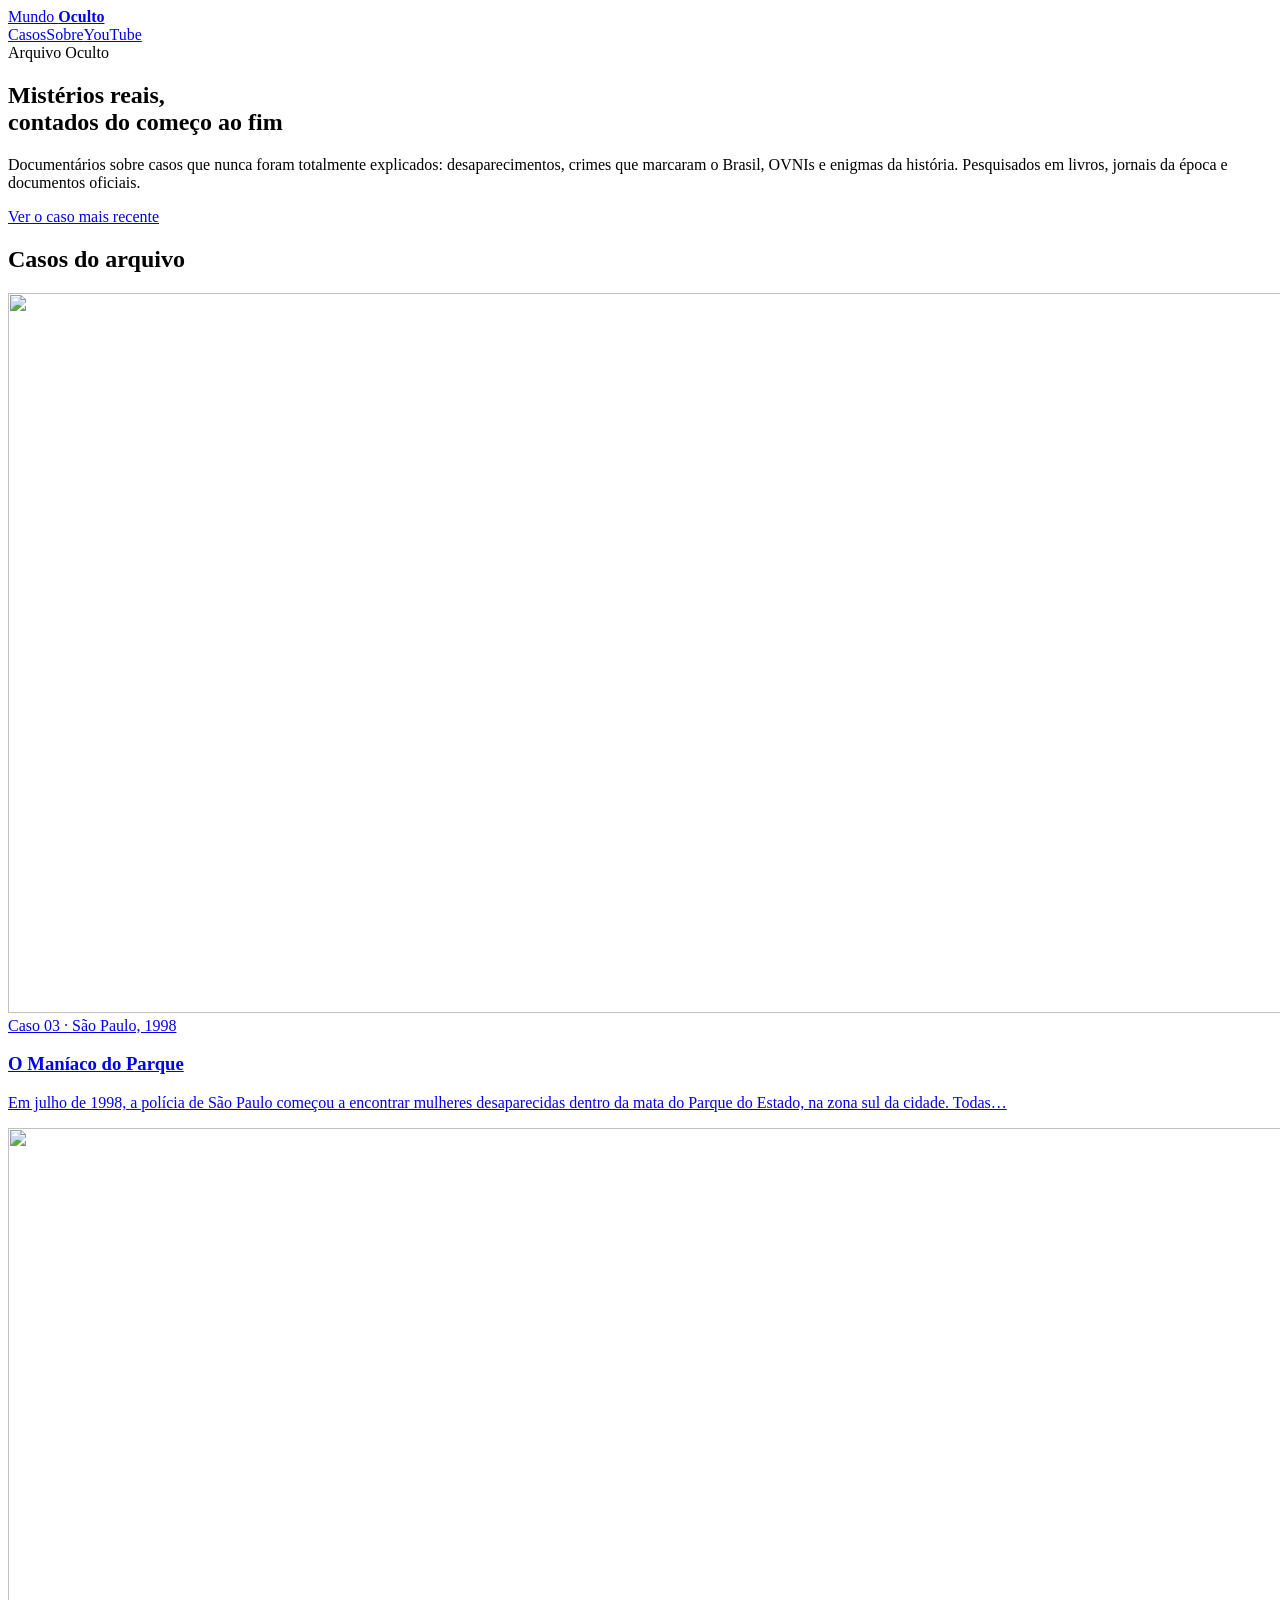
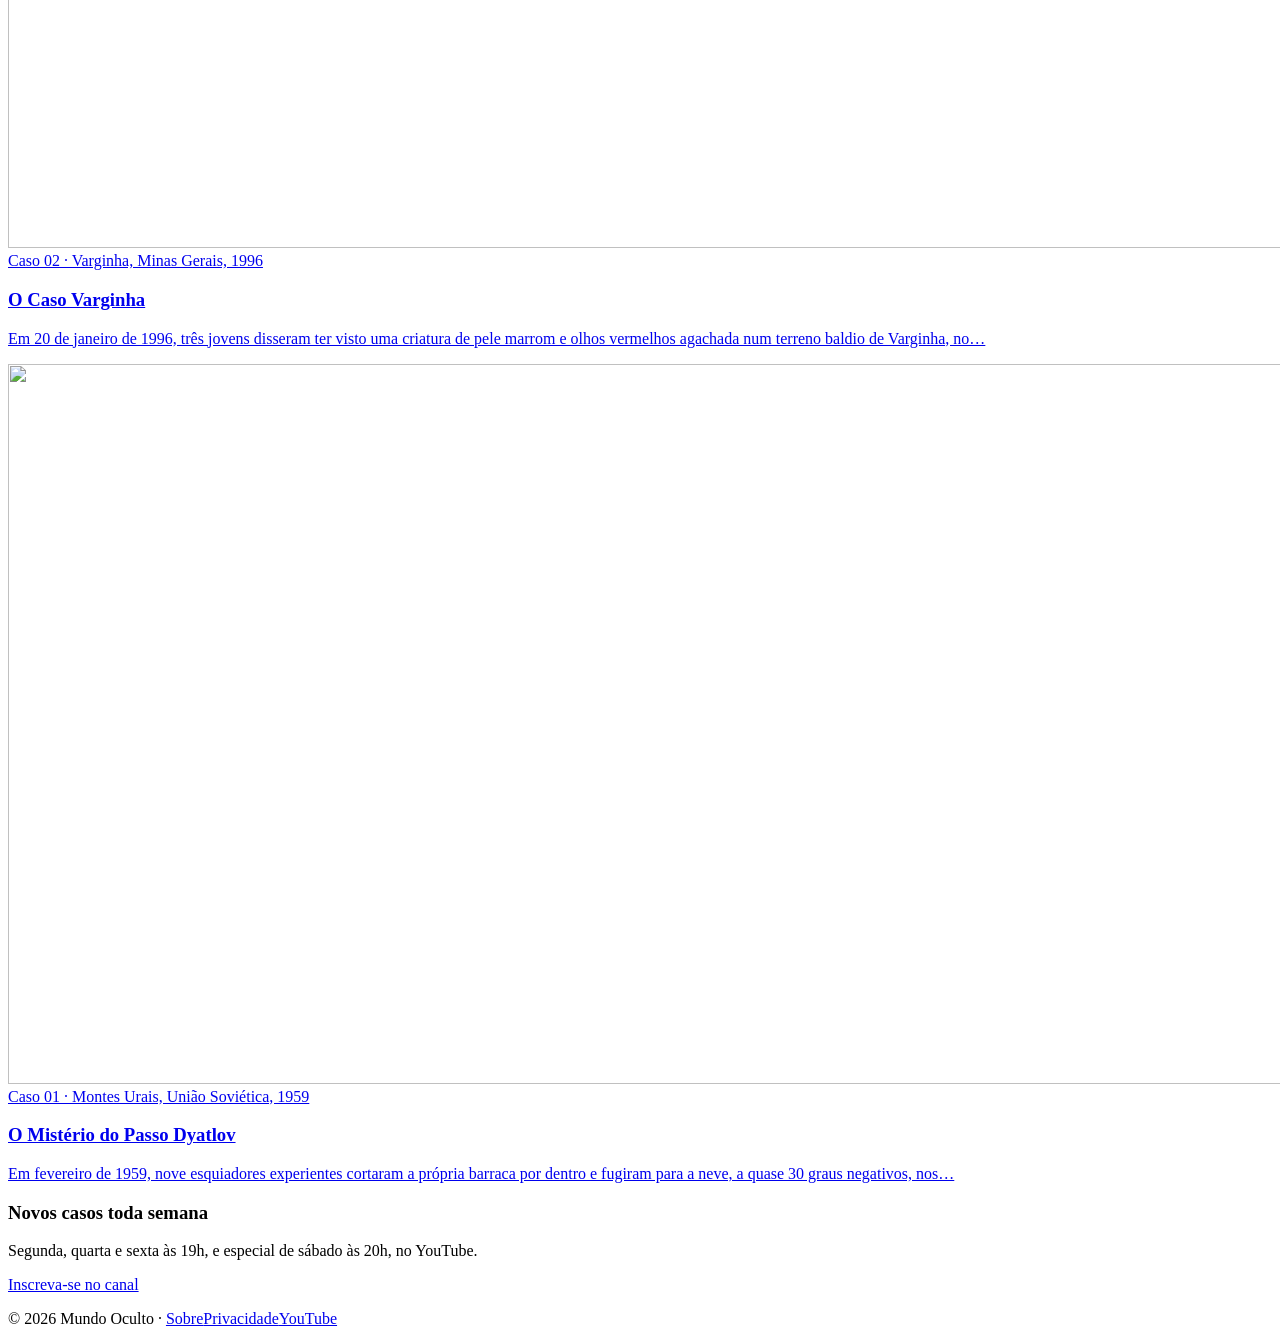
==== index.html @ fec5e196 "Site Mundo Oculto: casos Dyatlov, Varginha e Maníaco do Parque Co-Authored-By: Claude Opus 5.5 <nore" ====
<!doctype html><html lang="pt-BR"><head><meta charset="utf-8">
<meta name="viewport" content="width=device-width,initial-scale=1">
<title>Mundo Oculto: mistérios reais, contados do começo ao fim</title><meta name="description" content="Documentários sobre mistérios reais do Brasil e do mundo: casos sem solução, crimes que marcaram época, OVNIs e enigmas da história.">
<link rel="canonical" href="https://agenciabooting-web.github.io/mundooculto/"><meta property="og:type" content="article"><meta property="og:site_name" content="Mundo Oculto">
<meta property="og:title" content="Mundo Oculto: mistérios reais, contados do começo ao fim"><meta property="og:description" content="Documentários sobre mistérios reais do Brasil e do mundo: casos sem solução, crimes que marcaram época, OVNIs e enigmas da história."><meta property="og:url" content="https://agenciabooting-web.github.io/mundooculto/"><meta property="og:image" content="https://agenciabooting-web.github.io/mundooculto/img/passo-dyatlov/capa.jpg">
<meta name="twitter:card" content="summary_large_image"><meta name="theme-color" content="#0b0b0f">
<link rel="icon" href="/mundooculto/favicon.svg" type="image/svg+xml">
<link rel="preconnect" href="https://fonts.googleapis.com"><link rel="preconnect" href="https://fonts.gstatic.com" crossorigin>
<link href="https://fonts.googleapis.com/css2?family=Oswald:wght@500;600&family=Source+Serif+4:opsz,wght@8..60,400;8..60,600&display=swap" rel="stylesheet">
<link rel="stylesheet" href="/mundooculto/estilo.css"></head><body>
<header class="top"><div class="in"><a class="logo" href="/mundooculto/">Mundo <b>Oculto</b></a>
<nav><a href="/mundooculto/#casos">Casos</a><a href="/mundooculto/sobre/">Sobre</a><a href="https://www.youtube.com/@mundoocultoecurioso?sub_confirmation=1" rel="noopener">YouTube</a></nav></div></header>
<section class="hero" style="background-image:url(/mundooculto/img/passo-dyatlov/barraca1959.webp)"><div class="larga">
<span class="selo">Arquivo Oculto</span><h1>Mistérios reais,<br>contados do começo ao fim</h1>
<p>Documentários sobre casos que nunca foram totalmente explicados: desaparecimentos, crimes que marcaram o Brasil, OVNIs e enigmas da história. Pesquisados em livros, jornais da época e documentos oficiais.</p>
<p><a class="btn" href="/mundooculto/casos/passo-dyatlov/">Ver o caso mais recente</a></p></div></section>
<main class="larga" id="casos"><h2>Casos do arquivo</h2><div class="grid"><a class="card" href="/mundooculto/casos/maniaco-do-parque/"><img src="/mundooculto/img/maniaco-do-parque/capa.jpg" alt="" loading="lazy" width="1280" height="720"><div class="tx"><span class="meta">Caso 03 · São Paulo, 1998</span><h3>O Maníaco do Parque</h3><p>Em julho de 1998, a polícia de São Paulo começou a encontrar mulheres desaparecidas dentro da mata do Parque do Estado, na zona sul da cidade. Todas…</p></div></a><a class="card" href="/mundooculto/casos/et-de-varginha/"><img src="/mundooculto/img/et-de-varginha/capa.jpg" alt="" loading="lazy" width="1280" height="720"><div class="tx"><span class="meta">Caso 02 · Varginha, Minas Gerais, 1996</span><h3>O Caso Varginha</h3><p>Em 20 de janeiro de 1996, três jovens disseram ter visto uma criatura de pele marrom e olhos vermelhos agachada num terreno baldio de Varginha, no…</p></div></a><a class="card" href="/mundooculto/casos/passo-dyatlov/"><img src="/mundooculto/img/passo-dyatlov/capa.jpg" alt="" loading="lazy" width="1280" height="720"><div class="tx"><span class="meta">Caso 01 · Montes Urais, União Soviética, 1959</span><h3>O Mistério do Passo Dyatlov</h3><p>Em fevereiro de 1959, nove esquiadores experientes cortaram a própria barraca por dentro e fugiram para a neve, a quase 30 graus negativos, nos…</p></div></a></div>
<div class="box" style="max-width:var(--max)"><h3>Novos casos toda semana</h3><p>Segunda, quarta e sexta às 19h, e especial de sábado às 20h, no YouTube.</p>
<p><a class="btn" href="https://www.youtube.com/@mundoocultoecurioso?sub_confirmation=1" rel="noopener">Inscreva-se no canal</a></p></div></main>
<footer>© 2026 Mundo Oculto · <a href="/mundooculto/sobre/">Sobre</a><a href="/mundooculto/privacidade/">Privacidade</a><a href="https://www.youtube.com/@mundoocultoecurioso">YouTube</a></footer>
<script>document.querySelectorAll('.video[data-id]').forEach(function(v){v.addEventListener('click',function(){
var f=document.createElement('iframe');f.src='https://www.youtube-nocookie.com/embed/'+v.dataset.id+'?autoplay=1&rel=0';
f.allow='accelerometer; autoplay; encrypted-media; gyroscope; picture-in-picture';f.allowFullscreen=true;f.title=v.dataset.t||'Vídeo';
v.innerHTML='';v.appendChild(f);},{once:true});});</script></body></html>
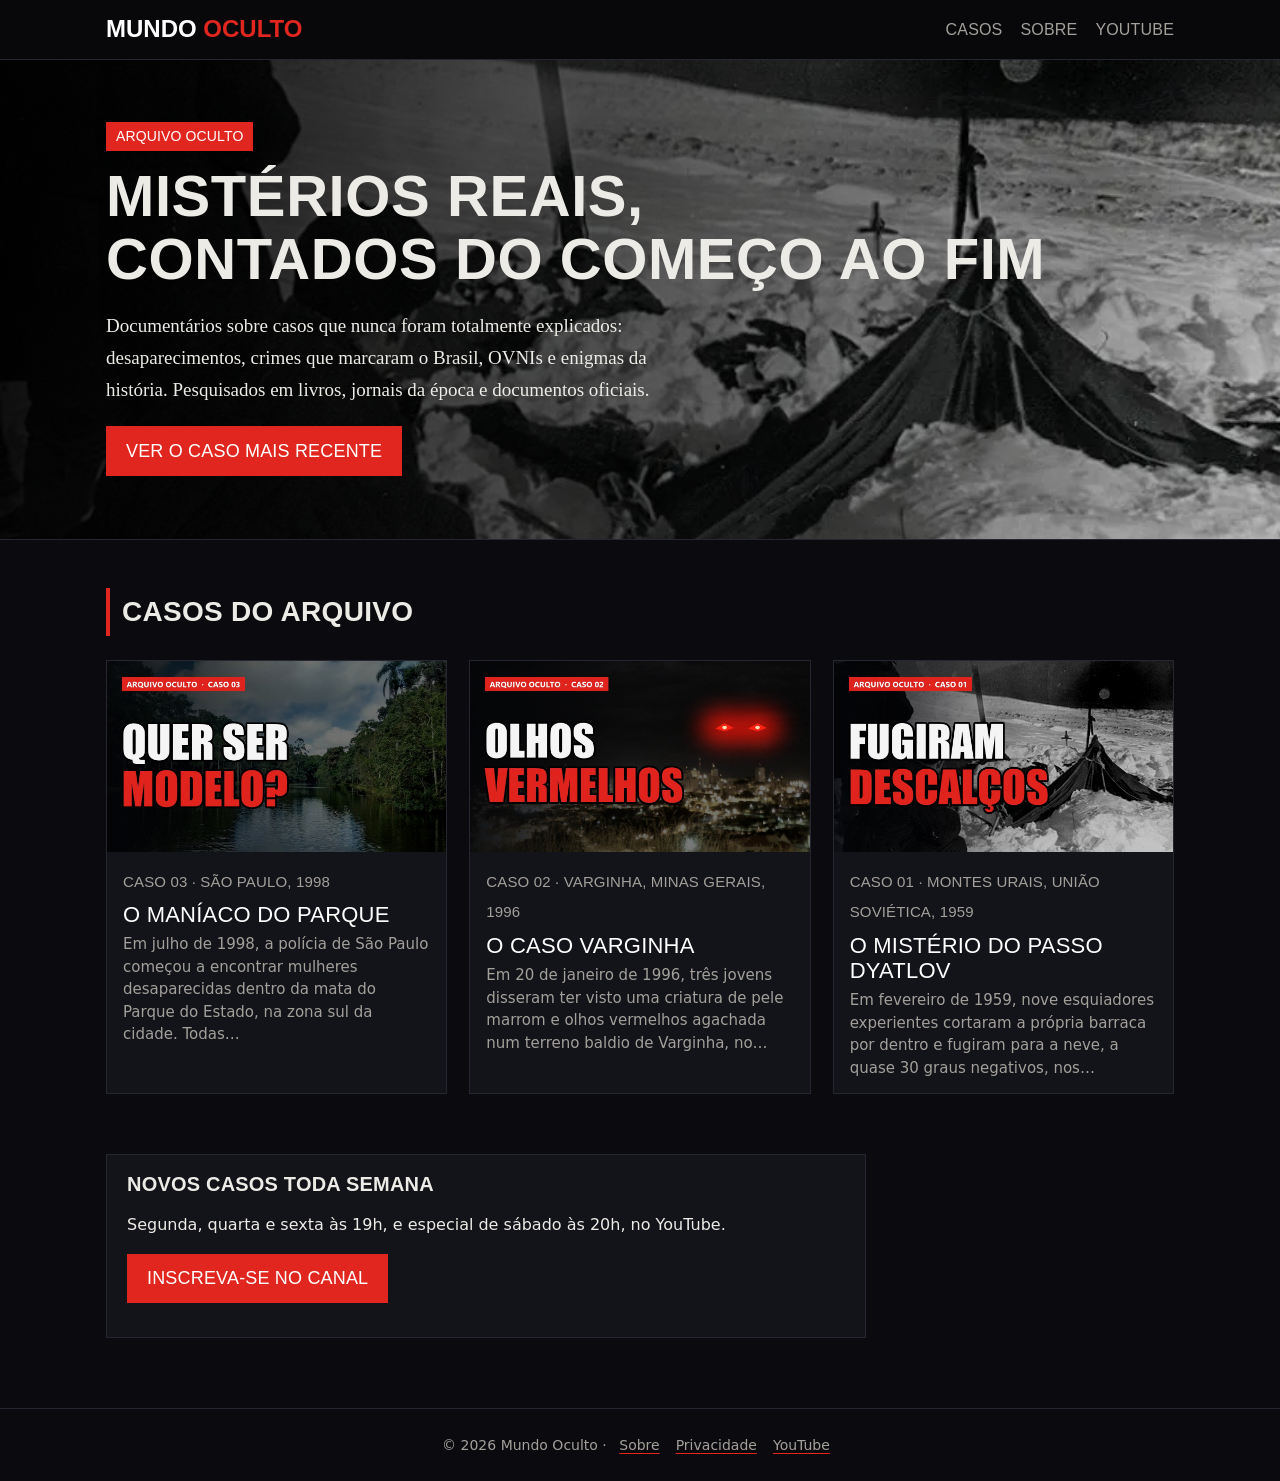
==== commit c8501440: "Atualiza site (2026-11-17 18:50)" ====
--- a/index.html
+++ b/index.html
@@ -1,23 +1,23 @@
 <!doctype html><html lang="pt-BR"><head><meta charset="utf-8">
 <meta name="viewport" content="width=device-width,initial-scale=1">
 <title>Mundo Oculto: mistérios reais, contados do começo ao fim</title><meta name="description" content="Documentários sobre mistérios reais do Brasil e do mundo: casos sem solução, crimes que marcaram época, OVNIs e enigmas da história.">
-<link rel="canonical" href="https://agenciabooting-web.github.io/mundooculto/"><meta property="og:type" content="article"><meta property="og:site_name" content="Mundo Oculto">
-<meta property="og:title" content="Mundo Oculto: mistérios reais, contados do começo ao fim"><meta property="og:description" content="Documentários sobre mistérios reais do Brasil e do mundo: casos sem solução, crimes que marcaram época, OVNIs e enigmas da história."><meta property="og:url" content="https://agenciabooting-web.github.io/mundooculto/"><meta property="og:image" content="https://agenciabooting-web.github.io/mundooculto/img/passo-dyatlov/capa.jpg">
+<link rel="canonical" href="https://mundooculto.github.io/"><meta property="og:type" content="article"><meta property="og:site_name" content="Mundo Oculto">
+<meta property="og:title" content="Mundo Oculto: mistérios reais, contados do começo ao fim"><meta property="og:description" content="Documentários sobre mistérios reais do Brasil e do mundo: casos sem solução, crimes que marcaram época, OVNIs e enigmas da história."><meta property="og:url" content="https://mundooculto.github.io/"><meta property="og:image" content="https://mundooculto.github.io/img/passo-dyatlov/capa.jpg">
 <meta name="twitter:card" content="summary_large_image"><meta name="theme-color" content="#0b0b0f">
-<link rel="icon" href="/mundooculto/favicon.svg" type="image/svg+xml">
+<link rel="icon" href="/favicon.svg" type="image/svg+xml">
 <link rel="preconnect" href="https://fonts.googleapis.com"><link rel="preconnect" href="https://fonts.gstatic.com" crossorigin>
 <link href="https://fonts.googleapis.com/css2?family=Oswald:wght@500;600&family=Source+Serif+4:opsz,wght@8..60,400;8..60,600&display=swap" rel="stylesheet">
-<link rel="stylesheet" href="/mundooculto/estilo.css"></head><body>
-<header class="top"><div class="in"><a class="logo" href="/mundooculto/">Mundo <b>Oculto</b></a>
-<nav><a href="/mundooculto/#casos">Casos</a><a href="/mundooculto/sobre/">Sobre</a><a href="https://www.youtube.com/@mundoocultoecurioso?sub_confirmation=1" rel="noopener">YouTube</a></nav></div></header>
-<section class="hero" style="background-image:url(/mundooculto/img/passo-dyatlov/barraca1959.webp)"><div class="larga">
+<link rel="stylesheet" href="/estilo.css"></head><body>
+<header class="top"><div class="in"><a class="logo" href="/">Mundo <b>Oculto</b></a>
+<nav><a href="/#casos">Casos</a><a href="/sobre/">Sobre</a><a href="https://www.youtube.com/@mundoocultoecurioso?sub_confirmation=1" rel="noopener">YouTube</a></nav></div></header>
+<section class="hero" style="background-image:url(/img/passo-dyatlov/barraca1959.webp)"><div class="larga">
 <span class="selo">Arquivo Oculto</span><h1>Mistérios reais,<br>contados do começo ao fim</h1>
 <p>Documentários sobre casos que nunca foram totalmente explicados: desaparecimentos, crimes que marcaram o Brasil, OVNIs e enigmas da história. Pesquisados em livros, jornais da época e documentos oficiais.</p>
-<p><a class="btn" href="/mundooculto/casos/passo-dyatlov/">Ver o caso mais recente</a></p></div></section>
-<main class="larga" id="casos"><h2>Casos do arquivo</h2><div class="grid"><a class="card" href="/mundooculto/casos/maniaco-do-parque/"><img src="/mundooculto/img/maniaco-do-parque/capa.jpg" alt="" loading="lazy" width="1280" height="720"><div class="tx"><span class="meta">Caso 03 · São Paulo, 1998</span><h3>O Maníaco do Parque</h3><p>Em julho de 1998, a polícia de São Paulo começou a encontrar mulheres desaparecidas dentro da mata do Parque do Estado, na zona sul da cidade. Todas…</p></div></a><a class="card" href="/mundooculto/casos/et-de-varginha/"><img src="/mundooculto/img/et-de-varginha/capa.jpg" alt="" loading="lazy" width="1280" height="720"><div class="tx"><span class="meta">Caso 02 · Varginha, Minas Gerais, 1996</span><h3>O Caso Varginha</h3><p>Em 20 de janeiro de 1996, três jovens disseram ter visto uma criatura de pele marrom e olhos vermelhos agachada num terreno baldio de Varginha, no…</p></div></a><a class="card" href="/mundooculto/casos/passo-dyatlov/"><img src="/mundooculto/img/passo-dyatlov/capa.jpg" alt="" loading="lazy" width="1280" height="720"><div class="tx"><span class="meta">Caso 01 · Montes Urais, União Soviética, 1959</span><h3>O Mistério do Passo Dyatlov</h3><p>Em fevereiro de 1959, nove esquiadores experientes cortaram a própria barraca por dentro e fugiram para a neve, a quase 30 graus negativos, nos…</p></div></a></div>
+<p><a class="btn" href="/casos/passo-dyatlov/">Ver o caso mais recente</a></p></div></section>
+<main class="larga" id="casos"><h2>Casos do arquivo</h2><div class="grid"><a class="card" href="/casos/maniaco-do-parque/"><img src="/img/maniaco-do-parque/capa.jpg" alt="" loading="lazy" width="1280" height="720"><div class="tx"><span class="meta">Caso 03 · São Paulo, 1998</span><h3>O Maníaco do Parque</h3><p>Em julho de 1998, a polícia de São Paulo começou a encontrar mulheres desaparecidas dentro da mata do Parque do Estado, na zona sul da cidade. Todas…</p></div></a><a class="card" href="/casos/et-de-varginha/"><img src="/img/et-de-varginha/capa.jpg" alt="" loading="lazy" width="1280" height="720"><div class="tx"><span class="meta">Caso 02 · Varginha, Minas Gerais, 1996</span><h3>O Caso Varginha</h3><p>Em 20 de janeiro de 1996, três jovens disseram ter visto uma criatura de pele marrom e olhos vermelhos agachada num terreno baldio de Varginha, no…</p></div></a><a class="card" href="/casos/passo-dyatlov/"><img src="/img/passo-dyatlov/capa.jpg" alt="" loading="lazy" width="1280" height="720"><div class="tx"><span class="meta">Caso 01 · Montes Urais, União Soviética, 1959</span><h3>O Mistério do Passo Dyatlov</h3><p>Em fevereiro de 1959, nove esquiadores experientes cortaram a própria barraca por dentro e fugiram para a neve, a quase 30 graus negativos, nos…</p></div></a></div>
 <div class="box" style="max-width:var(--max)"><h3>Novos casos toda semana</h3><p>Segunda, quarta e sexta às 19h, e especial de sábado às 20h, no YouTube.</p>
 <p><a class="btn" href="https://www.youtube.com/@mundoocultoecurioso?sub_confirmation=1" rel="noopener">Inscreva-se no canal</a></p></div></main>
-<footer>© 2026 Mundo Oculto · <a href="/mundooculto/sobre/">Sobre</a><a href="/mundooculto/privacidade/">Privacidade</a><a href="https://www.youtube.com/@mundoocultoecurioso">YouTube</a></footer>
+<footer>© 2026 Mundo Oculto · <a href="/sobre/">Sobre</a><a href="/privacidade/">Privacidade</a><a href="https://www.youtube.com/@mundoocultoecurioso">YouTube</a></footer>
 <script>document.querySelectorAll('.video[data-id]').forEach(function(v){v.addEventListener('click',function(){
 var f=document.createElement('iframe');f.src='https://www.youtube-nocookie.com/embed/'+v.dataset.id+'?autoplay=1&rel=0';
 f.allow='accelerometer; autoplay; encrypted-media; gyroscope; picture-in-picture';f.allowFullscreen=true;f.title=v.dataset.t||'Vídeo';
--- a/estilo.css
+++ b/estilo.css
@@ -0,0 +1,38 @@
+:root{--bg:#0b0b0f;--bg2:#13131a;--fg:#ecebe6;--mut:#a3a09a;--red:#e0261f;--line:#262630;--max:760px}
+*{box-sizing:border-box}html{-webkit-text-size-adjust:100%}
+body{margin:0;background:var(--bg);color:var(--fg);font:18px/1.7 "Source Serif 4",Georgia,serif}
+a{color:#fff;text-decoration-color:var(--red);text-underline-offset:3px}
+.h,h1,h2,h3,nav,.selo,.btn,.meta,.card h3{font-family:Oswald,Impact,"Arial Narrow",sans-serif;letter-spacing:.01em}
+header.top{border-bottom:1px solid var(--line);background:#08080b}
+header.top .in{max-width:1100px;margin:0 auto;padding:14px 16px;display:flex;align-items:center;gap:20px;justify-content:space-between}
+.logo{font:600 24px Oswald,Impact,sans-serif;text-transform:uppercase;text-decoration:none;color:#fff}.logo b{color:var(--red)}
+nav a{color:var(--mut);text-decoration:none;margin-left:18px;font-size:16px;text-transform:uppercase}nav a:hover{color:#fff}
+.wrap{max-width:var(--max);margin:0 auto;padding:0 16px}.larga{max-width:1100px;margin:0 auto;padding:0 16px}
+.selo{display:inline-block;background:var(--red);color:#fff;font-size:14px;padding:3px 10px;text-transform:uppercase}
+h1{font-size:clamp(34px,6vw,58px);line-height:1.08;margin:14px 0 12px;text-transform:uppercase;font-weight:600}
+h2{font-size:28px;text-transform:uppercase;margin:48px 0 10px;font-weight:600;border-left:4px solid var(--red);padding-left:12px}
+.lead{font-size:21px;color:#d8d6cf}.meta{color:var(--mut);font-size:15px;text-transform:uppercase}
+figure{margin:28px 0}figure img{width:100%;height:auto;display:block;background:#111}
+figcaption{font:14px/1.5 system-ui,sans-serif;color:var(--mut);margin-top:8px}figcaption a{color:var(--mut)}
+.video{position:relative;aspect-ratio:16/9;background:#000 center/cover no-repeat;margin:26px 0;border:1px solid var(--line);cursor:pointer}
+.video iframe{position:absolute;inset:0;width:100%;height:100%;border:0}
+.video .play{position:absolute;left:50%;top:50%;width:84px;height:58px;margin:-29px 0 0 -42px;background:var(--red);border-radius:14px;border:0;cursor:pointer}
+.video .play:after{content:"";position:absolute;left:34px;top:17px;border-style:solid;border-width:12px 0 12px 20px;border-color:transparent transparent transparent #fff}
+.video .aviso{position:absolute;left:0;right:0;bottom:0;padding:14px 16px;background:linear-gradient(transparent,#000d);font:600 20px Oswald,sans-serif;text-transform:uppercase}
+.ficha{display:grid;grid-template-columns:repeat(3,1fr);gap:1px;background:var(--line);border:1px solid var(--line);margin:24px 0}
+.ficha div{background:var(--bg2);padding:12px 14px}.ficha span{display:block;font:13px system-ui,sans-serif;color:var(--mut);text-transform:uppercase}
+.ficha b{font:500 18px Oswald,sans-serif}
+.box{background:var(--bg2);border:1px solid var(--line);padding:18px 20px;margin:36px 0;font:16px/1.6 system-ui,sans-serif}
+.box h3{margin:0 0 8px;font:600 20px Oswald,sans-serif;text-transform:uppercase}.box li{margin:4px 0}
+.btn{display:inline-block;background:var(--red);color:#fff;text-decoration:none;padding:10px 20px;font-size:18px;text-transform:uppercase}
+.grid{display:grid;grid-template-columns:repeat(auto-fill,minmax(300px,1fr));gap:22px;margin:24px 0 60px}
+.card{background:var(--bg2);border:1px solid var(--line);text-decoration:none;display:block;transition:border-color .2s}
+.card:hover{border-color:var(--red)}.card img{width:100%;height:auto;aspect-ratio:16/9;object-fit:cover;display:block}
+.card .tx{padding:14px 16px}.card h3{margin:6px 0;font-size:22px;text-transform:uppercase;line-height:1.15;font-weight:500}
+.card p{margin:0;font:15px/1.5 system-ui,sans-serif;color:var(--mut)}
+.hero{position:relative;min-height:420px;display:flex;align-items:flex-end;background:#000 center/cover;border-bottom:1px solid var(--line)}
+.hero:before{content:"";position:absolute;inset:0;background:linear-gradient(90deg,#000e 0%,#000a 45%,#0003 100%)}
+.hero .larga{position:relative;padding-top:60px;padding-bottom:44px;width:100%}.hero p{max-width:560px;font-size:19px}
+footer{border-top:1px solid var(--line);margin-top:70px;padding:28px 16px;text-align:center;font:14px system-ui,sans-serif;color:var(--mut)}
+footer a{color:var(--mut);margin:0 8px}
+@media (max-width:600px){body{font-size:17px}.ficha{grid-template-columns:1fr}nav a{margin-left:12px;font-size:14px}.logo{font-size:20px}}
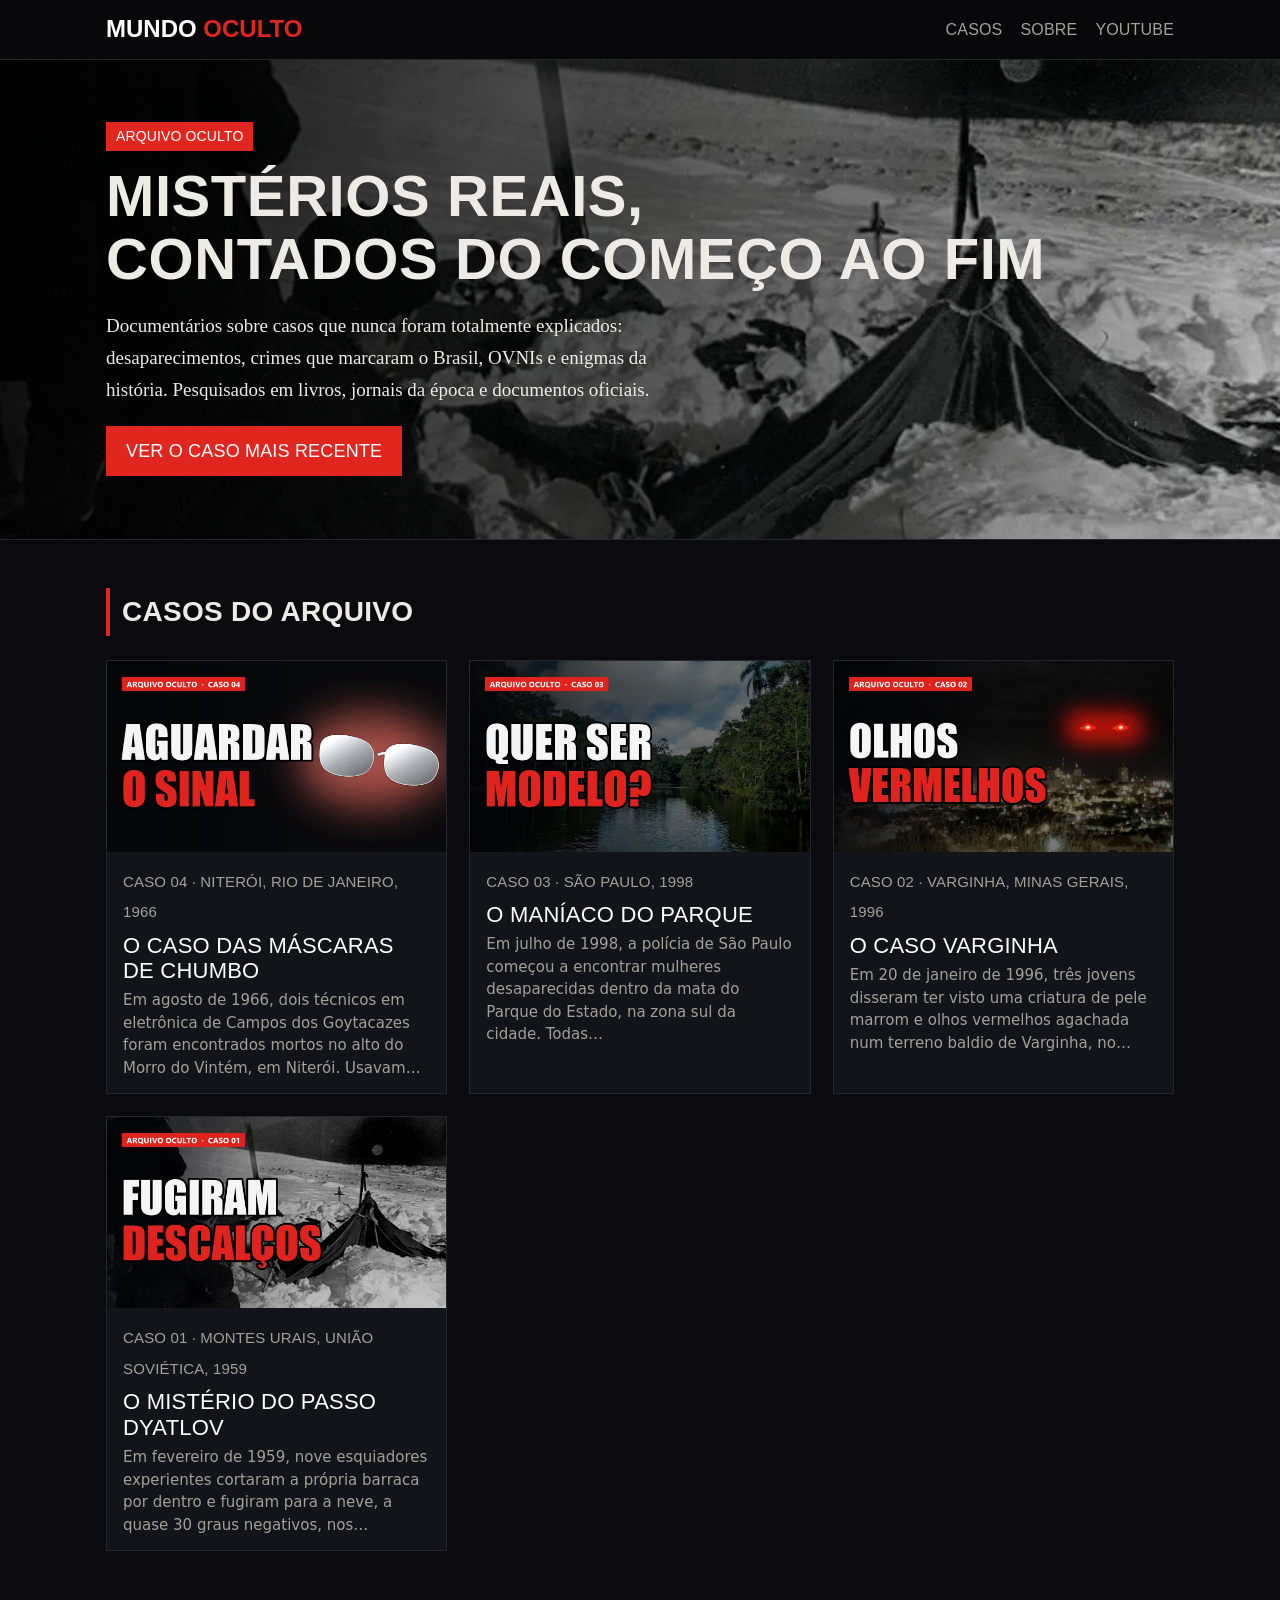
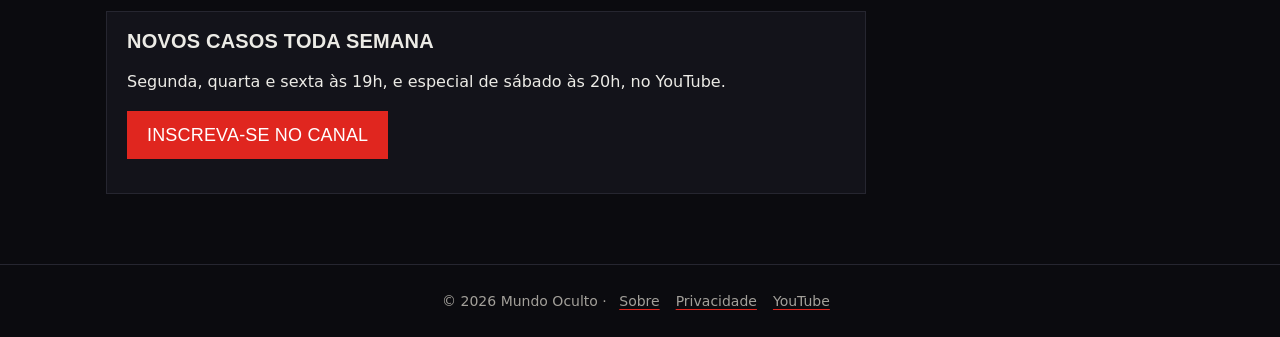
==== commit 7d546ee7: "Atualiza site (2026-11-17 19:38)" ====
--- a/index.html
+++ b/index.html
@@ -14,7 +14,7 @@
 <span class="selo">Arquivo Oculto</span><h1>Mistérios reais,<br>contados do começo ao fim</h1>
 <p>Documentários sobre casos que nunca foram totalmente explicados: desaparecimentos, crimes que marcaram o Brasil, OVNIs e enigmas da história. Pesquisados em livros, jornais da época e documentos oficiais.</p>
 <p><a class="btn" href="/casos/passo-dyatlov/">Ver o caso mais recente</a></p></div></section>
-<main class="larga" id="casos"><h2>Casos do arquivo</h2><div class="grid"><a class="card" href="/casos/maniaco-do-parque/"><img src="/img/maniaco-do-parque/capa.jpg" alt="" loading="lazy" width="1280" height="720"><div class="tx"><span class="meta">Caso 03 · São Paulo, 1998</span><h3>O Maníaco do Parque</h3><p>Em julho de 1998, a polícia de São Paulo começou a encontrar mulheres desaparecidas dentro da mata do Parque do Estado, na zona sul da cidade. Todas…</p></div></a><a class="card" href="/casos/et-de-varginha/"><img src="/img/et-de-varginha/capa.jpg" alt="" loading="lazy" width="1280" height="720"><div class="tx"><span class="meta">Caso 02 · Varginha, Minas Gerais, 1996</span><h3>O Caso Varginha</h3><p>Em 20 de janeiro de 1996, três jovens disseram ter visto uma criatura de pele marrom e olhos vermelhos agachada num terreno baldio de Varginha, no…</p></div></a><a class="card" href="/casos/passo-dyatlov/"><img src="/img/passo-dyatlov/capa.jpg" alt="" loading="lazy" width="1280" height="720"><div class="tx"><span class="meta">Caso 01 · Montes Urais, União Soviética, 1959</span><h3>O Mistério do Passo Dyatlov</h3><p>Em fevereiro de 1959, nove esquiadores experientes cortaram a própria barraca por dentro e fugiram para a neve, a quase 30 graus negativos, nos…</p></div></a></div>
+<main class="larga" id="casos"><h2>Casos do arquivo</h2><div class="grid"><a class="card" href="/casos/mascaras-de-chumbo/"><img src="/img/mascaras-de-chumbo/capa.jpg" alt="" loading="lazy" width="1280" height="720"><div class="tx"><span class="meta">Caso 04 · Niterói, Rio de Janeiro, 1966</span><h3>O Caso das Máscaras de Chumbo</h3><p>Em agosto de 1966, dois técnicos em eletrônica de Campos dos Goytacazes foram encontrados mortos no alto do Morro do Vintém, em Niterói. Usavam…</p></div></a><a class="card" href="/casos/maniaco-do-parque/"><img src="/img/maniaco-do-parque/capa.jpg" alt="" loading="lazy" width="1280" height="720"><div class="tx"><span class="meta">Caso 03 · São Paulo, 1998</span><h3>O Maníaco do Parque</h3><p>Em julho de 1998, a polícia de São Paulo começou a encontrar mulheres desaparecidas dentro da mata do Parque do Estado, na zona sul da cidade. Todas…</p></div></a><a class="card" href="/casos/et-de-varginha/"><img src="/img/et-de-varginha/capa.jpg" alt="" loading="lazy" width="1280" height="720"><div class="tx"><span class="meta">Caso 02 · Varginha, Minas Gerais, 1996</span><h3>O Caso Varginha</h3><p>Em 20 de janeiro de 1996, três jovens disseram ter visto uma criatura de pele marrom e olhos vermelhos agachada num terreno baldio de Varginha, no…</p></div></a><a class="card" href="/casos/passo-dyatlov/"><img src="/img/passo-dyatlov/capa.jpg" alt="" loading="lazy" width="1280" height="720"><div class="tx"><span class="meta">Caso 01 · Montes Urais, União Soviética, 1959</span><h3>O Mistério do Passo Dyatlov</h3><p>Em fevereiro de 1959, nove esquiadores experientes cortaram a própria barraca por dentro e fugiram para a neve, a quase 30 graus negativos, nos…</p></div></a></div>
 <div class="box" style="max-width:var(--max)"><h3>Novos casos toda semana</h3><p>Segunda, quarta e sexta às 19h, e especial de sábado às 20h, no YouTube.</p>
 <p><a class="btn" href="https://www.youtube.com/@mundoocultoecurioso?sub_confirmation=1" rel="noopener">Inscreva-se no canal</a></p></div></main>
 <footer>© 2026 Mundo Oculto · <a href="/sobre/">Sobre</a><a href="/privacidade/">Privacidade</a><a href="https://www.youtube.com/@mundoocultoecurioso">YouTube</a></footer>
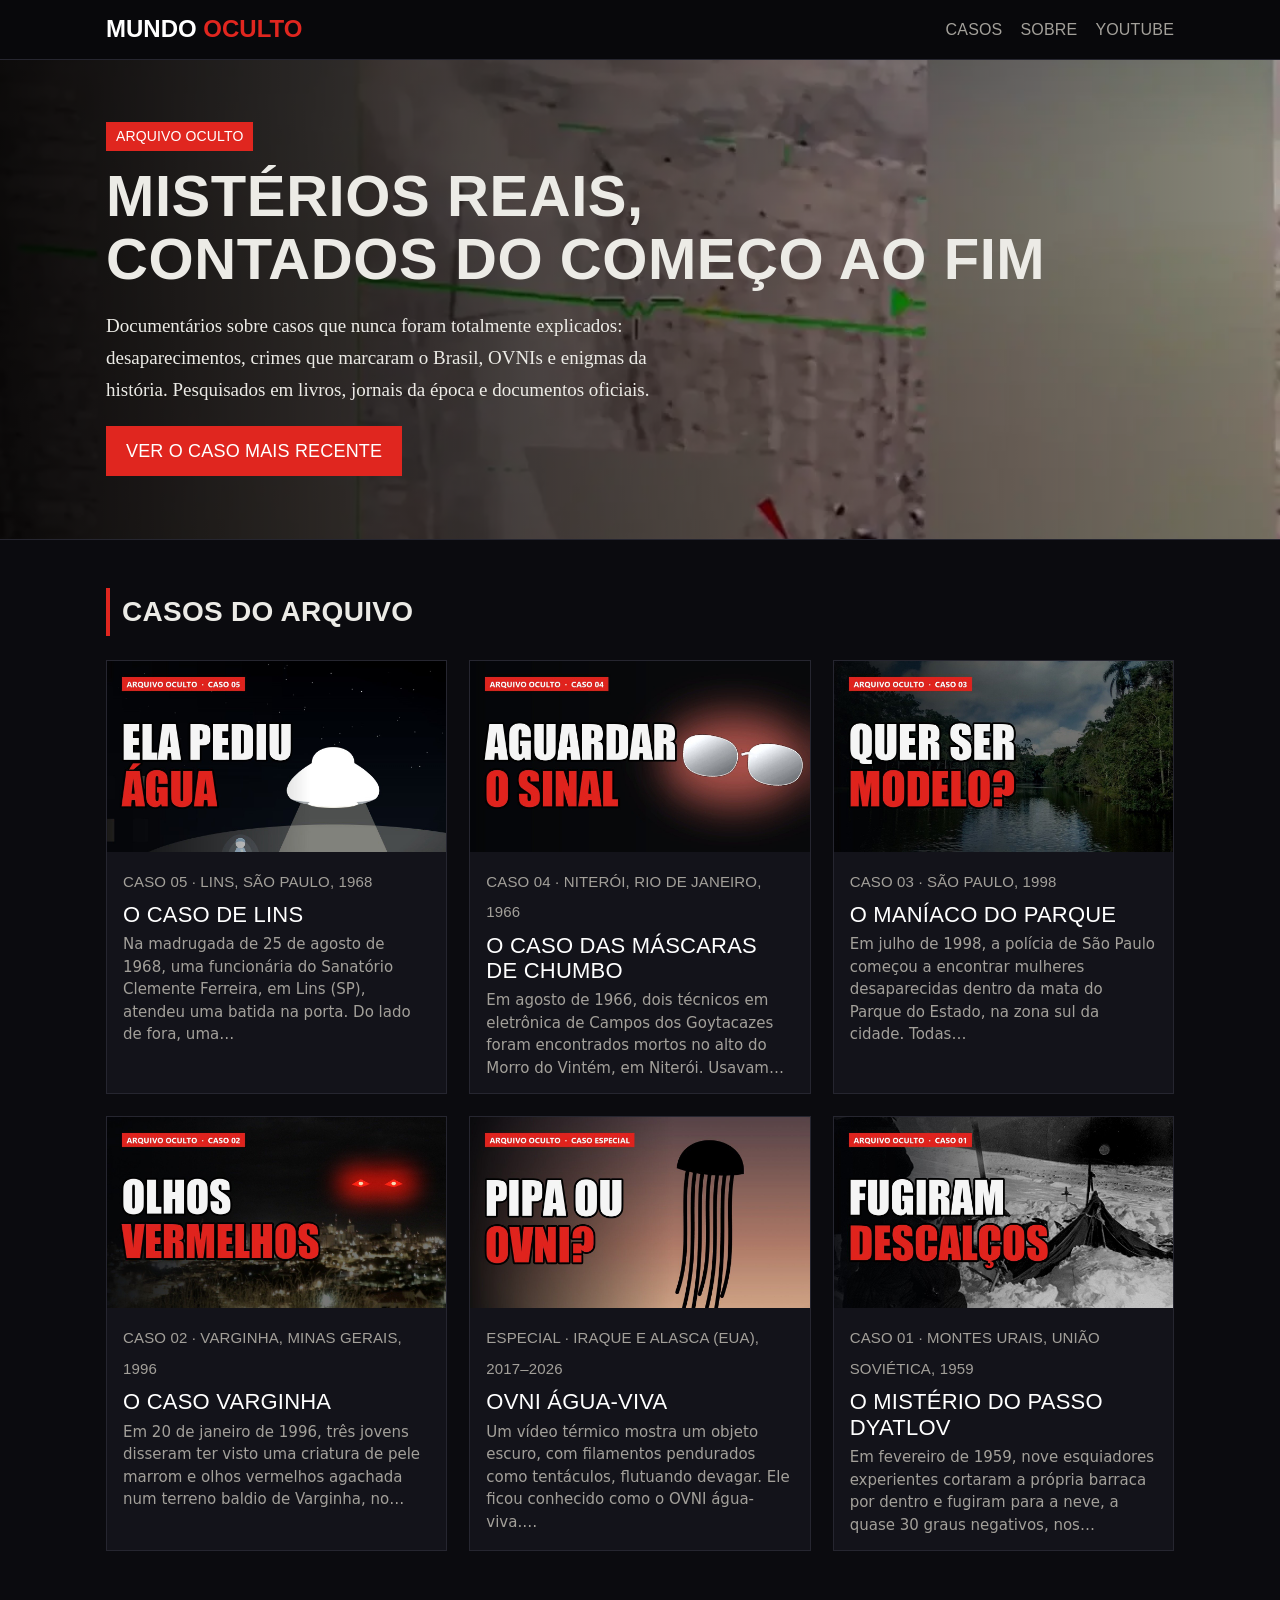
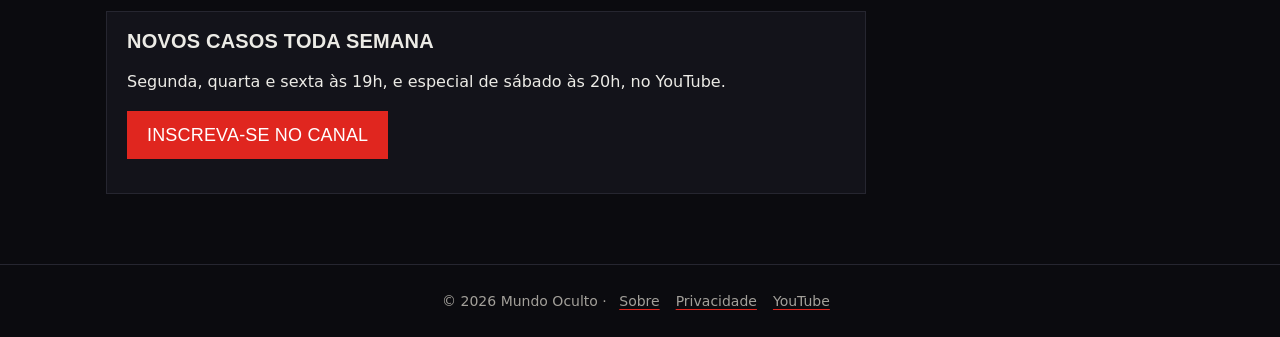
==== commit 385ed56e: "Atualiza site (2026-11-18 09:14)" ====
--- a/index.html
+++ b/index.html
@@ -2,7 +2,7 @@
 <meta name="viewport" content="width=device-width,initial-scale=1">
 <title>Mundo Oculto: mistérios reais, contados do começo ao fim</title><meta name="description" content="Documentários sobre mistérios reais do Brasil e do mundo: casos sem solução, crimes que marcaram época, OVNIs e enigmas da história.">
 <link rel="canonical" href="https://mundooculto.github.io/"><meta property="og:type" content="article"><meta property="og:site_name" content="Mundo Oculto">
-<meta property="og:title" content="Mundo Oculto: mistérios reais, contados do começo ao fim"><meta property="og:description" content="Documentários sobre mistérios reais do Brasil e do mundo: casos sem solução, crimes que marcaram época, OVNIs e enigmas da história."><meta property="og:url" content="https://mundooculto.github.io/"><meta property="og:image" content="https://mundooculto.github.io/img/passo-dyatlov/capa.jpg">
+<meta property="og:title" content="Mundo Oculto: mistérios reais, contados do começo ao fim"><meta property="og:description" content="Documentários sobre mistérios reais do Brasil e do mundo: casos sem solução, crimes que marcaram época, OVNIs e enigmas da história."><meta property="og:url" content="https://mundooculto.github.io/"><meta property="og:image" content="https://mundooculto.github.io/img/ovni-agua-viva/capa.jpg">
 <meta name="twitter:card" content="summary_large_image"><meta name="theme-color" content="#0b0b0f">
 <link rel="icon" href="/favicon.svg" type="image/svg+xml">
 <link rel="preconnect" href="https://fonts.googleapis.com"><link rel="preconnect" href="https://fonts.gstatic.com" crossorigin>
@@ -10,11 +10,11 @@
 <link rel="stylesheet" href="/estilo.css"></head><body>
 <header class="top"><div class="in"><a class="logo" href="/">Mundo <b>Oculto</b></a>
 <nav><a href="/#casos">Casos</a><a href="/sobre/">Sobre</a><a href="https://www.youtube.com/@mundoocultoecurioso?sub_confirmation=1" rel="noopener">YouTube</a></nav></div></header>
-<section class="hero" style="background-image:url(/img/passo-dyatlov/barraca1959.webp)"><div class="larga">
+<section class="hero" style="background-image:url(/img/ovni-agua-viva/uap-1.webp)"><div class="larga">
 <span class="selo">Arquivo Oculto</span><h1>Mistérios reais,<br>contados do começo ao fim</h1>
 <p>Documentários sobre casos que nunca foram totalmente explicados: desaparecimentos, crimes que marcaram o Brasil, OVNIs e enigmas da história. Pesquisados em livros, jornais da época e documentos oficiais.</p>
-<p><a class="btn" href="/casos/passo-dyatlov/">Ver o caso mais recente</a></p></div></section>
-<main class="larga" id="casos"><h2>Casos do arquivo</h2><div class="grid"><a class="card" href="/casos/mascaras-de-chumbo/"><img src="/img/mascaras-de-chumbo/capa.jpg" alt="" loading="lazy" width="1280" height="720"><div class="tx"><span class="meta">Caso 04 · Niterói, Rio de Janeiro, 1966</span><h3>O Caso das Máscaras de Chumbo</h3><p>Em agosto de 1966, dois técnicos em eletrônica de Campos dos Goytacazes foram encontrados mortos no alto do Morro do Vintém, em Niterói. Usavam…</p></div></a><a class="card" href="/casos/maniaco-do-parque/"><img src="/img/maniaco-do-parque/capa.jpg" alt="" loading="lazy" width="1280" height="720"><div class="tx"><span class="meta">Caso 03 · São Paulo, 1998</span><h3>O Maníaco do Parque</h3><p>Em julho de 1998, a polícia de São Paulo começou a encontrar mulheres desaparecidas dentro da mata do Parque do Estado, na zona sul da cidade. Todas…</p></div></a><a class="card" href="/casos/et-de-varginha/"><img src="/img/et-de-varginha/capa.jpg" alt="" loading="lazy" width="1280" height="720"><div class="tx"><span class="meta">Caso 02 · Varginha, Minas Gerais, 1996</span><h3>O Caso Varginha</h3><p>Em 20 de janeiro de 1996, três jovens disseram ter visto uma criatura de pele marrom e olhos vermelhos agachada num terreno baldio de Varginha, no…</p></div></a><a class="card" href="/casos/passo-dyatlov/"><img src="/img/passo-dyatlov/capa.jpg" alt="" loading="lazy" width="1280" height="720"><div class="tx"><span class="meta">Caso 01 · Montes Urais, União Soviética, 1959</span><h3>O Mistério do Passo Dyatlov</h3><p>Em fevereiro de 1959, nove esquiadores experientes cortaram a própria barraca por dentro e fugiram para a neve, a quase 30 graus negativos, nos…</p></div></a></div>
+<p><a class="btn" href="/casos/ovni-agua-viva/">Ver o caso mais recente</a></p></div></section>
+<main class="larga" id="casos"><h2>Casos do arquivo</h2><div class="grid"><a class="card" href="/casos/caso-de-lins/"><img src="/img/caso-de-lins/capa.jpg" alt="" loading="lazy" width="1280" height="720"><div class="tx"><span class="meta">Caso 05 · Lins, São Paulo, 1968</span><h3>O Caso de Lins</h3><p>Na madrugada de 25 de agosto de 1968, uma funcionária do Sanatório Clemente Ferreira, em Lins (SP), atendeu uma batida na porta. Do lado de fora, uma…</p></div></a><a class="card" href="/casos/mascaras-de-chumbo/"><img src="/img/mascaras-de-chumbo/capa.jpg" alt="" loading="lazy" width="1280" height="720"><div class="tx"><span class="meta">Caso 04 · Niterói, Rio de Janeiro, 1966</span><h3>O Caso das Máscaras de Chumbo</h3><p>Em agosto de 1966, dois técnicos em eletrônica de Campos dos Goytacazes foram encontrados mortos no alto do Morro do Vintém, em Niterói. Usavam…</p></div></a><a class="card" href="/casos/maniaco-do-parque/"><img src="/img/maniaco-do-parque/capa.jpg" alt="" loading="lazy" width="1280" height="720"><div class="tx"><span class="meta">Caso 03 · São Paulo, 1998</span><h3>O Maníaco do Parque</h3><p>Em julho de 1998, a polícia de São Paulo começou a encontrar mulheres desaparecidas dentro da mata do Parque do Estado, na zona sul da cidade. Todas…</p></div></a><a class="card" href="/casos/et-de-varginha/"><img src="/img/et-de-varginha/capa.jpg" alt="" loading="lazy" width="1280" height="720"><div class="tx"><span class="meta">Caso 02 · Varginha, Minas Gerais, 1996</span><h3>O Caso Varginha</h3><p>Em 20 de janeiro de 1996, três jovens disseram ter visto uma criatura de pele marrom e olhos vermelhos agachada num terreno baldio de Varginha, no…</p></div></a><a class="card" href="/casos/ovni-agua-viva/"><img src="/img/ovni-agua-viva/capa.jpg" alt="" loading="lazy" width="1280" height="720"><div class="tx"><span class="meta">Especial · Iraque e Alasca (EUA), 2017–2026</span><h3>OVNI água-viva</h3><p>Um vídeo térmico mostra um objeto escuro, com filamentos pendurados como tentáculos, flutuando devagar. Ele ficou conhecido como o OVNI água-viva.…</p></div></a><a class="card" href="/casos/passo-dyatlov/"><img src="/img/passo-dyatlov/capa.jpg" alt="" loading="lazy" width="1280" height="720"><div class="tx"><span class="meta">Caso 01 · Montes Urais, União Soviética, 1959</span><h3>O Mistério do Passo Dyatlov</h3><p>Em fevereiro de 1959, nove esquiadores experientes cortaram a própria barraca por dentro e fugiram para a neve, a quase 30 graus negativos, nos…</p></div></a></div>
 <div class="box" style="max-width:var(--max)"><h3>Novos casos toda semana</h3><p>Segunda, quarta e sexta às 19h, e especial de sábado às 20h, no YouTube.</p>
 <p><a class="btn" href="https://www.youtube.com/@mundoocultoecurioso?sub_confirmation=1" rel="noopener">Inscreva-se no canal</a></p></div></main>
 <footer>© 2026 Mundo Oculto · <a href="/sobre/">Sobre</a><a href="/privacidade/">Privacidade</a><a href="https://www.youtube.com/@mundoocultoecurioso">YouTube</a></footer>
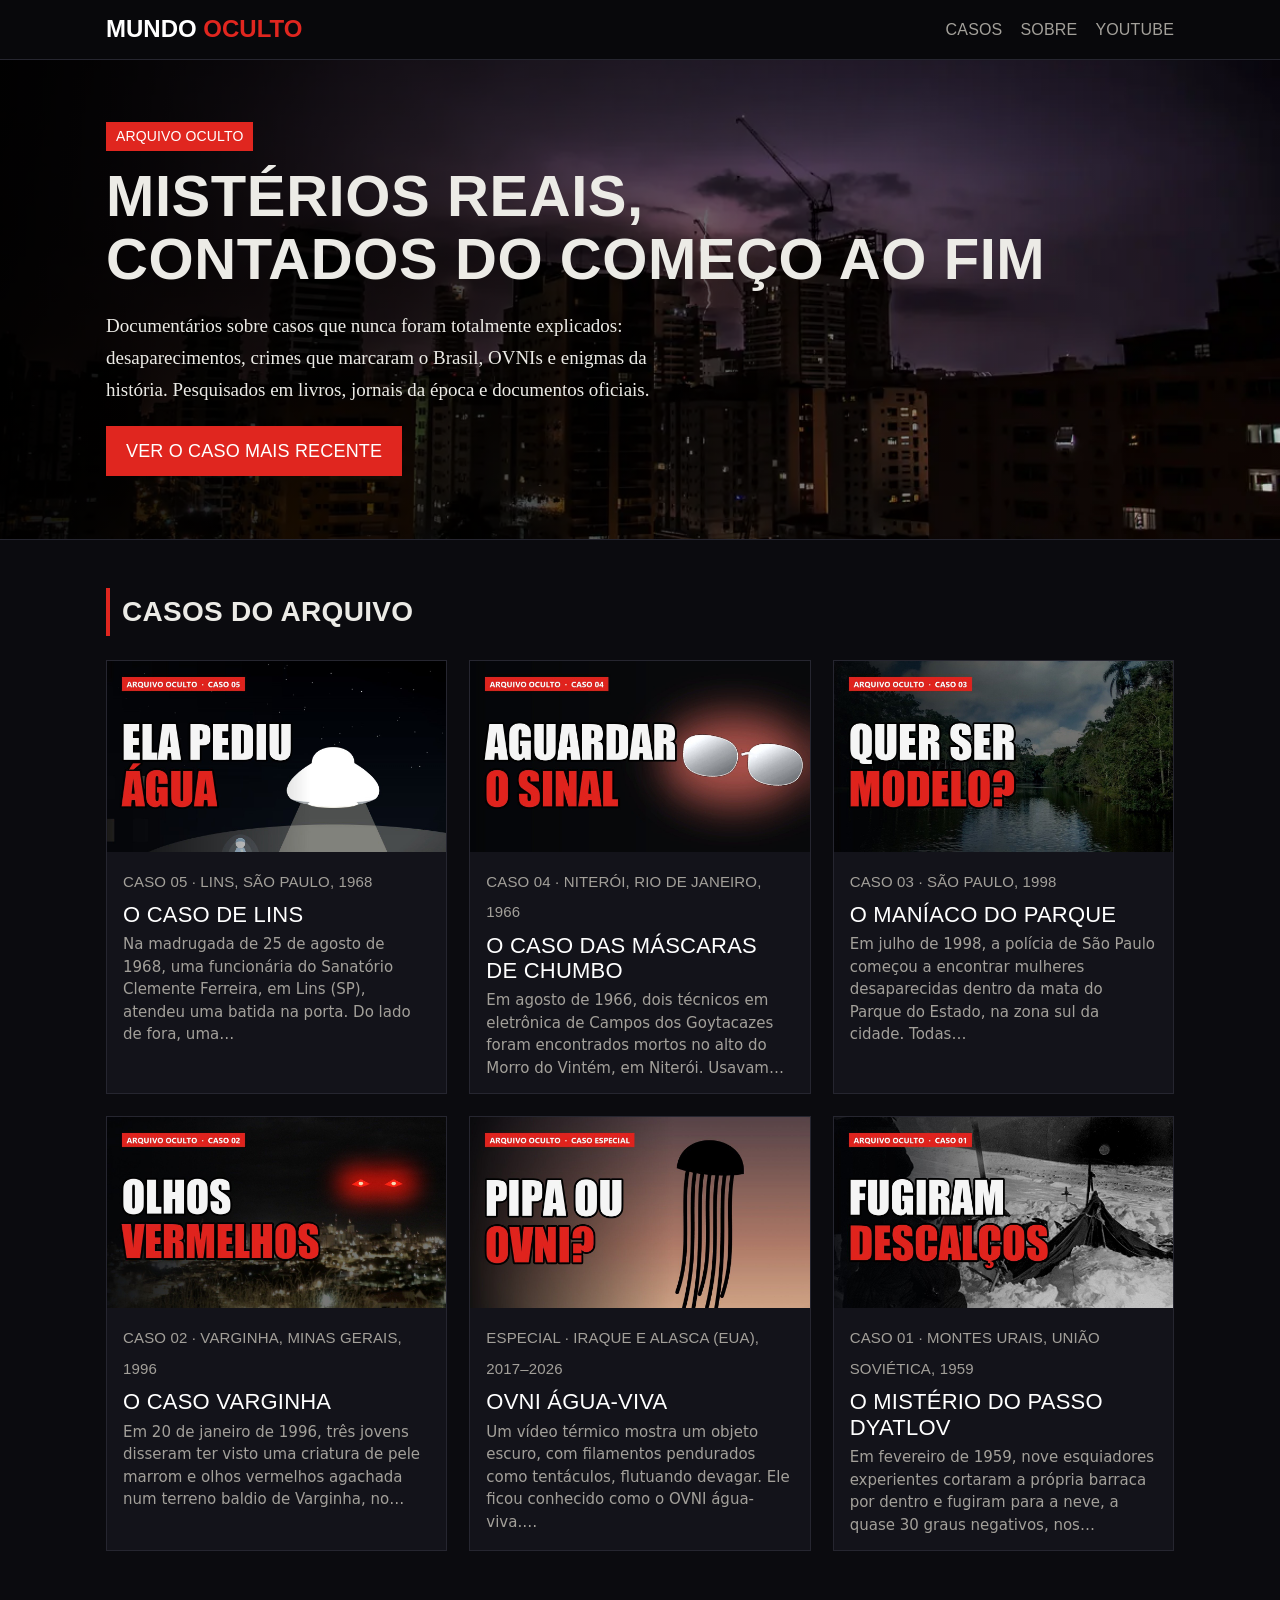
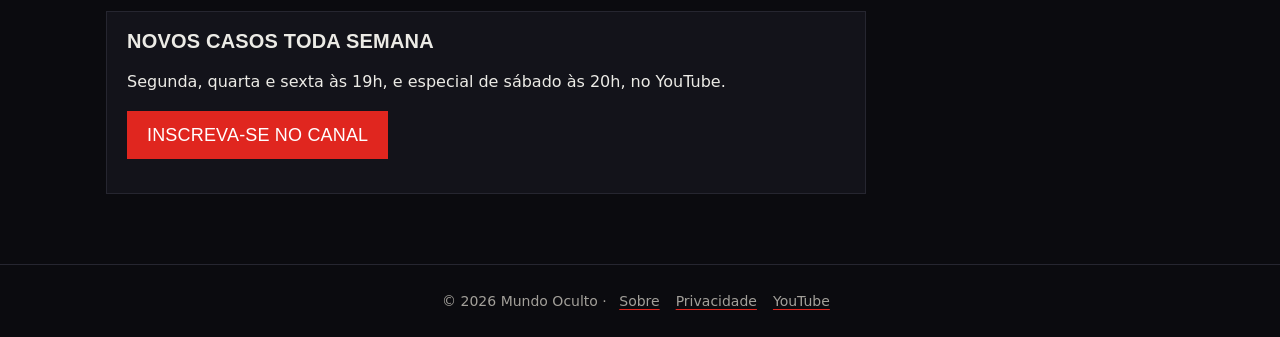
==== commit 96348b2a: "Atualiza site (2026-11-18 19:18)" ====
--- a/index.html
+++ b/index.html
@@ -2,7 +2,7 @@
 <meta name="viewport" content="width=device-width,initial-scale=1">
 <title>Mundo Oculto: mistérios reais, contados do começo ao fim</title><meta name="description" content="Documentários sobre mistérios reais do Brasil e do mundo: casos sem solução, crimes que marcaram época, OVNIs e enigmas da história.">
 <link rel="canonical" href="https://mundooculto.github.io/"><meta property="og:type" content="article"><meta property="og:site_name" content="Mundo Oculto">
-<meta property="og:title" content="Mundo Oculto: mistérios reais, contados do começo ao fim"><meta property="og:description" content="Documentários sobre mistérios reais do Brasil e do mundo: casos sem solução, crimes que marcaram época, OVNIs e enigmas da história."><meta property="og:url" content="https://mundooculto.github.io/"><meta property="og:image" content="https://mundooculto.github.io/img/ovni-agua-viva/capa.jpg">
+<meta property="og:title" content="Mundo Oculto: mistérios reais, contados do começo ao fim"><meta property="og:description" content="Documentários sobre mistérios reais do Brasil e do mundo: casos sem solução, crimes que marcaram época, OVNIs e enigmas da história."><meta property="og:url" content="https://mundooculto.github.io/"><meta property="og:image" content="https://mundooculto.github.io/img/et-de-varginha/capa.jpg">
 <meta name="twitter:card" content="summary_large_image"><meta name="theme-color" content="#0b0b0f">
 <link rel="icon" href="/favicon.svg" type="image/svg+xml">
 <link rel="preconnect" href="https://fonts.googleapis.com"><link rel="preconnect" href="https://fonts.gstatic.com" crossorigin>
@@ -10,10 +10,10 @@
 <link rel="stylesheet" href="/estilo.css"></head><body>
 <header class="top"><div class="in"><a class="logo" href="/">Mundo <b>Oculto</b></a>
 <nav><a href="/#casos">Casos</a><a href="/sobre/">Sobre</a><a href="https://www.youtube.com/@mundoocultoecurioso?sub_confirmation=1" rel="noopener">YouTube</a></nav></div></header>
-<section class="hero" style="background-image:url(/img/ovni-agua-viva/uap-1.webp)"><div class="larga">
+<section class="hero" style="background-image:url(/img/et-de-varginha/tempestade-2.webp)"><div class="larga">
 <span class="selo">Arquivo Oculto</span><h1>Mistérios reais,<br>contados do começo ao fim</h1>
 <p>Documentários sobre casos que nunca foram totalmente explicados: desaparecimentos, crimes que marcaram o Brasil, OVNIs e enigmas da história. Pesquisados em livros, jornais da época e documentos oficiais.</p>
-<p><a class="btn" href="/casos/ovni-agua-viva/">Ver o caso mais recente</a></p></div></section>
+<p><a class="btn" href="/casos/et-de-varginha/">Ver o caso mais recente</a></p></div></section>
 <main class="larga" id="casos"><h2>Casos do arquivo</h2><div class="grid"><a class="card" href="/casos/caso-de-lins/"><img src="/img/caso-de-lins/capa.jpg" alt="" loading="lazy" width="1280" height="720"><div class="tx"><span class="meta">Caso 05 · Lins, São Paulo, 1968</span><h3>O Caso de Lins</h3><p>Na madrugada de 25 de agosto de 1968, uma funcionária do Sanatório Clemente Ferreira, em Lins (SP), atendeu uma batida na porta. Do lado de fora, uma…</p></div></a><a class="card" href="/casos/mascaras-de-chumbo/"><img src="/img/mascaras-de-chumbo/capa.jpg" alt="" loading="lazy" width="1280" height="720"><div class="tx"><span class="meta">Caso 04 · Niterói, Rio de Janeiro, 1966</span><h3>O Caso das Máscaras de Chumbo</h3><p>Em agosto de 1966, dois técnicos em eletrônica de Campos dos Goytacazes foram encontrados mortos no alto do Morro do Vintém, em Niterói. Usavam…</p></div></a><a class="card" href="/casos/maniaco-do-parque/"><img src="/img/maniaco-do-parque/capa.jpg" alt="" loading="lazy" width="1280" height="720"><div class="tx"><span class="meta">Caso 03 · São Paulo, 1998</span><h3>O Maníaco do Parque</h3><p>Em julho de 1998, a polícia de São Paulo começou a encontrar mulheres desaparecidas dentro da mata do Parque do Estado, na zona sul da cidade. Todas…</p></div></a><a class="card" href="/casos/et-de-varginha/"><img src="/img/et-de-varginha/capa.jpg" alt="" loading="lazy" width="1280" height="720"><div class="tx"><span class="meta">Caso 02 · Varginha, Minas Gerais, 1996</span><h3>O Caso Varginha</h3><p>Em 20 de janeiro de 1996, três jovens disseram ter visto uma criatura de pele marrom e olhos vermelhos agachada num terreno baldio de Varginha, no…</p></div></a><a class="card" href="/casos/ovni-agua-viva/"><img src="/img/ovni-agua-viva/capa.jpg" alt="" loading="lazy" width="1280" height="720"><div class="tx"><span class="meta">Especial · Iraque e Alasca (EUA), 2017–2026</span><h3>OVNI água-viva</h3><p>Um vídeo térmico mostra um objeto escuro, com filamentos pendurados como tentáculos, flutuando devagar. Ele ficou conhecido como o OVNI água-viva.…</p></div></a><a class="card" href="/casos/passo-dyatlov/"><img src="/img/passo-dyatlov/capa.jpg" alt="" loading="lazy" width="1280" height="720"><div class="tx"><span class="meta">Caso 01 · Montes Urais, União Soviética, 1959</span><h3>O Mistério do Passo Dyatlov</h3><p>Em fevereiro de 1959, nove esquiadores experientes cortaram a própria barraca por dentro e fugiram para a neve, a quase 30 graus negativos, nos…</p></div></a></div>
 <div class="box" style="max-width:var(--max)"><h3>Novos casos toda semana</h3><p>Segunda, quarta e sexta às 19h, e especial de sábado às 20h, no YouTube.</p>
 <p><a class="btn" href="https://www.youtube.com/@mundoocultoecurioso?sub_confirmation=1" rel="noopener">Inscreva-se no canal</a></p></div></main>
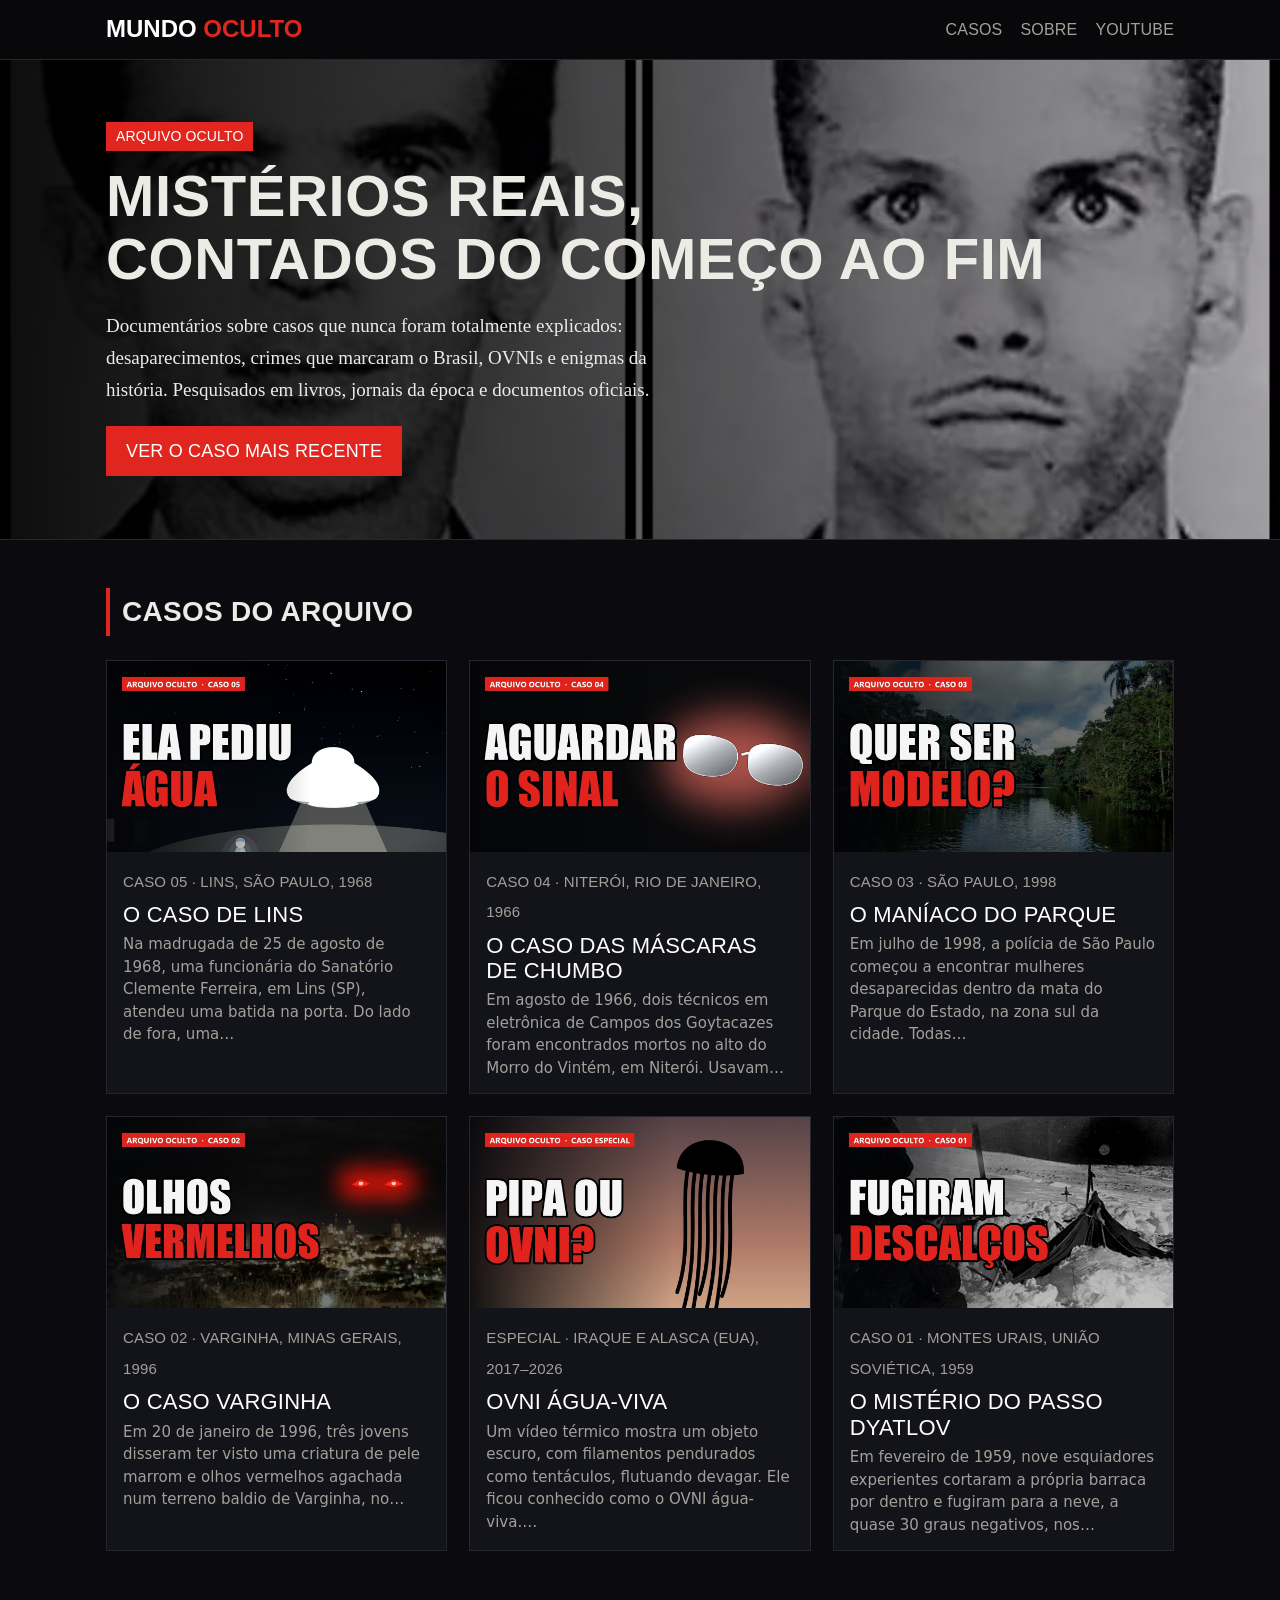
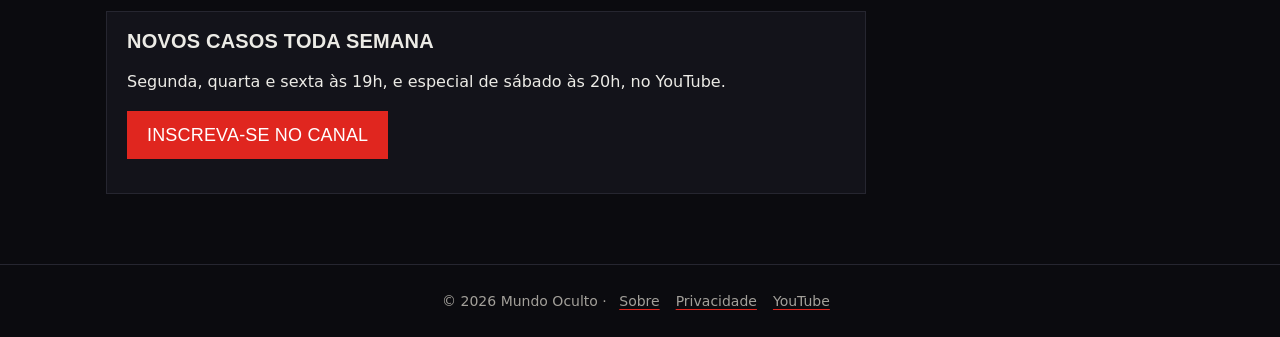
==== commit 3be6356d: "Atualiza site (2026-11-23 08:41)" ====
--- a/index.html
+++ b/index.html
@@ -2,7 +2,7 @@
 <meta name="viewport" content="width=device-width,initial-scale=1">
 <title>Mundo Oculto: mistérios reais, contados do começo ao fim</title><meta name="description" content="Documentários sobre mistérios reais do Brasil e do mundo: casos sem solução, crimes que marcaram época, OVNIs e enigmas da história.">
 <link rel="canonical" href="https://mundooculto.github.io/"><meta property="og:type" content="article"><meta property="og:site_name" content="Mundo Oculto">
-<meta property="og:title" content="Mundo Oculto: mistérios reais, contados do começo ao fim"><meta property="og:description" content="Documentários sobre mistérios reais do Brasil e do mundo: casos sem solução, crimes que marcaram época, OVNIs e enigmas da história."><meta property="og:url" content="https://mundooculto.github.io/"><meta property="og:image" content="https://mundooculto.github.io/img/et-de-varginha/capa.jpg">
+<meta property="og:title" content="Mundo Oculto: mistérios reais, contados do começo ao fim"><meta property="og:description" content="Documentários sobre mistérios reais do Brasil e do mundo: casos sem solução, crimes que marcaram época, OVNIs e enigmas da história."><meta property="og:url" content="https://mundooculto.github.io/"><meta property="og:image" content="https://mundooculto.github.io/img/mascaras-de-chumbo/capa.jpg">
 <meta name="twitter:card" content="summary_large_image"><meta name="theme-color" content="#0b0b0f">
 <link rel="icon" href="/favicon.svg" type="image/svg+xml">
 <link rel="preconnect" href="https://fonts.googleapis.com"><link rel="preconnect" href="https://fonts.gstatic.com" crossorigin>
@@ -10,10 +10,10 @@
 <link rel="stylesheet" href="/estilo.css"></head><body>
 <header class="top"><div class="in"><a class="logo" href="/">Mundo <b>Oculto</b></a>
 <nav><a href="/#casos">Casos</a><a href="/sobre/">Sobre</a><a href="https://www.youtube.com/@mundoocultoecurioso?sub_confirmation=1" rel="noopener">YouTube</a></nav></div></header>
-<section class="hero" style="background-image:url(/img/et-de-varginha/tempestade-2.webp)"><div class="larga">
+<section class="hero" style="background-image:url(/img/mascaras-de-chumbo/vitimas-foto.webp)"><div class="larga">
 <span class="selo">Arquivo Oculto</span><h1>Mistérios reais,<br>contados do começo ao fim</h1>
 <p>Documentários sobre casos que nunca foram totalmente explicados: desaparecimentos, crimes que marcaram o Brasil, OVNIs e enigmas da história. Pesquisados em livros, jornais da época e documentos oficiais.</p>
-<p><a class="btn" href="/casos/et-de-varginha/">Ver o caso mais recente</a></p></div></section>
+<p><a class="btn" href="/casos/mascaras-de-chumbo/">Ver o caso mais recente</a></p></div></section>
 <main class="larga" id="casos"><h2>Casos do arquivo</h2><div class="grid"><a class="card" href="/casos/caso-de-lins/"><img src="/img/caso-de-lins/capa.jpg" alt="" loading="lazy" width="1280" height="720"><div class="tx"><span class="meta">Caso 05 · Lins, São Paulo, 1968</span><h3>O Caso de Lins</h3><p>Na madrugada de 25 de agosto de 1968, uma funcionária do Sanatório Clemente Ferreira, em Lins (SP), atendeu uma batida na porta. Do lado de fora, uma…</p></div></a><a class="card" href="/casos/mascaras-de-chumbo/"><img src="/img/mascaras-de-chumbo/capa.jpg" alt="" loading="lazy" width="1280" height="720"><div class="tx"><span class="meta">Caso 04 · Niterói, Rio de Janeiro, 1966</span><h3>O Caso das Máscaras de Chumbo</h3><p>Em agosto de 1966, dois técnicos em eletrônica de Campos dos Goytacazes foram encontrados mortos no alto do Morro do Vintém, em Niterói. Usavam…</p></div></a><a class="card" href="/casos/maniaco-do-parque/"><img src="/img/maniaco-do-parque/capa.jpg" alt="" loading="lazy" width="1280" height="720"><div class="tx"><span class="meta">Caso 03 · São Paulo, 1998</span><h3>O Maníaco do Parque</h3><p>Em julho de 1998, a polícia de São Paulo começou a encontrar mulheres desaparecidas dentro da mata do Parque do Estado, na zona sul da cidade. Todas…</p></div></a><a class="card" href="/casos/et-de-varginha/"><img src="/img/et-de-varginha/capa.jpg" alt="" loading="lazy" width="1280" height="720"><div class="tx"><span class="meta">Caso 02 · Varginha, Minas Gerais, 1996</span><h3>O Caso Varginha</h3><p>Em 20 de janeiro de 1996, três jovens disseram ter visto uma criatura de pele marrom e olhos vermelhos agachada num terreno baldio de Varginha, no…</p></div></a><a class="card" href="/casos/ovni-agua-viva/"><img src="/img/ovni-agua-viva/capa.jpg" alt="" loading="lazy" width="1280" height="720"><div class="tx"><span class="meta">Especial · Iraque e Alasca (EUA), 2017–2026</span><h3>OVNI água-viva</h3><p>Um vídeo térmico mostra um objeto escuro, com filamentos pendurados como tentáculos, flutuando devagar. Ele ficou conhecido como o OVNI água-viva.…</p></div></a><a class="card" href="/casos/passo-dyatlov/"><img src="/img/passo-dyatlov/capa.jpg" alt="" loading="lazy" width="1280" height="720"><div class="tx"><span class="meta">Caso 01 · Montes Urais, União Soviética, 1959</span><h3>O Mistério do Passo Dyatlov</h3><p>Em fevereiro de 1959, nove esquiadores experientes cortaram a própria barraca por dentro e fugiram para a neve, a quase 30 graus negativos, nos…</p></div></a></div>
 <div class="box" style="max-width:var(--max)"><h3>Novos casos toda semana</h3><p>Segunda, quarta e sexta às 19h, e especial de sábado às 20h, no YouTube.</p>
 <p><a class="btn" href="https://www.youtube.com/@mundoocultoecurioso?sub_confirmation=1" rel="noopener">Inscreva-se no canal</a></p></div></main>
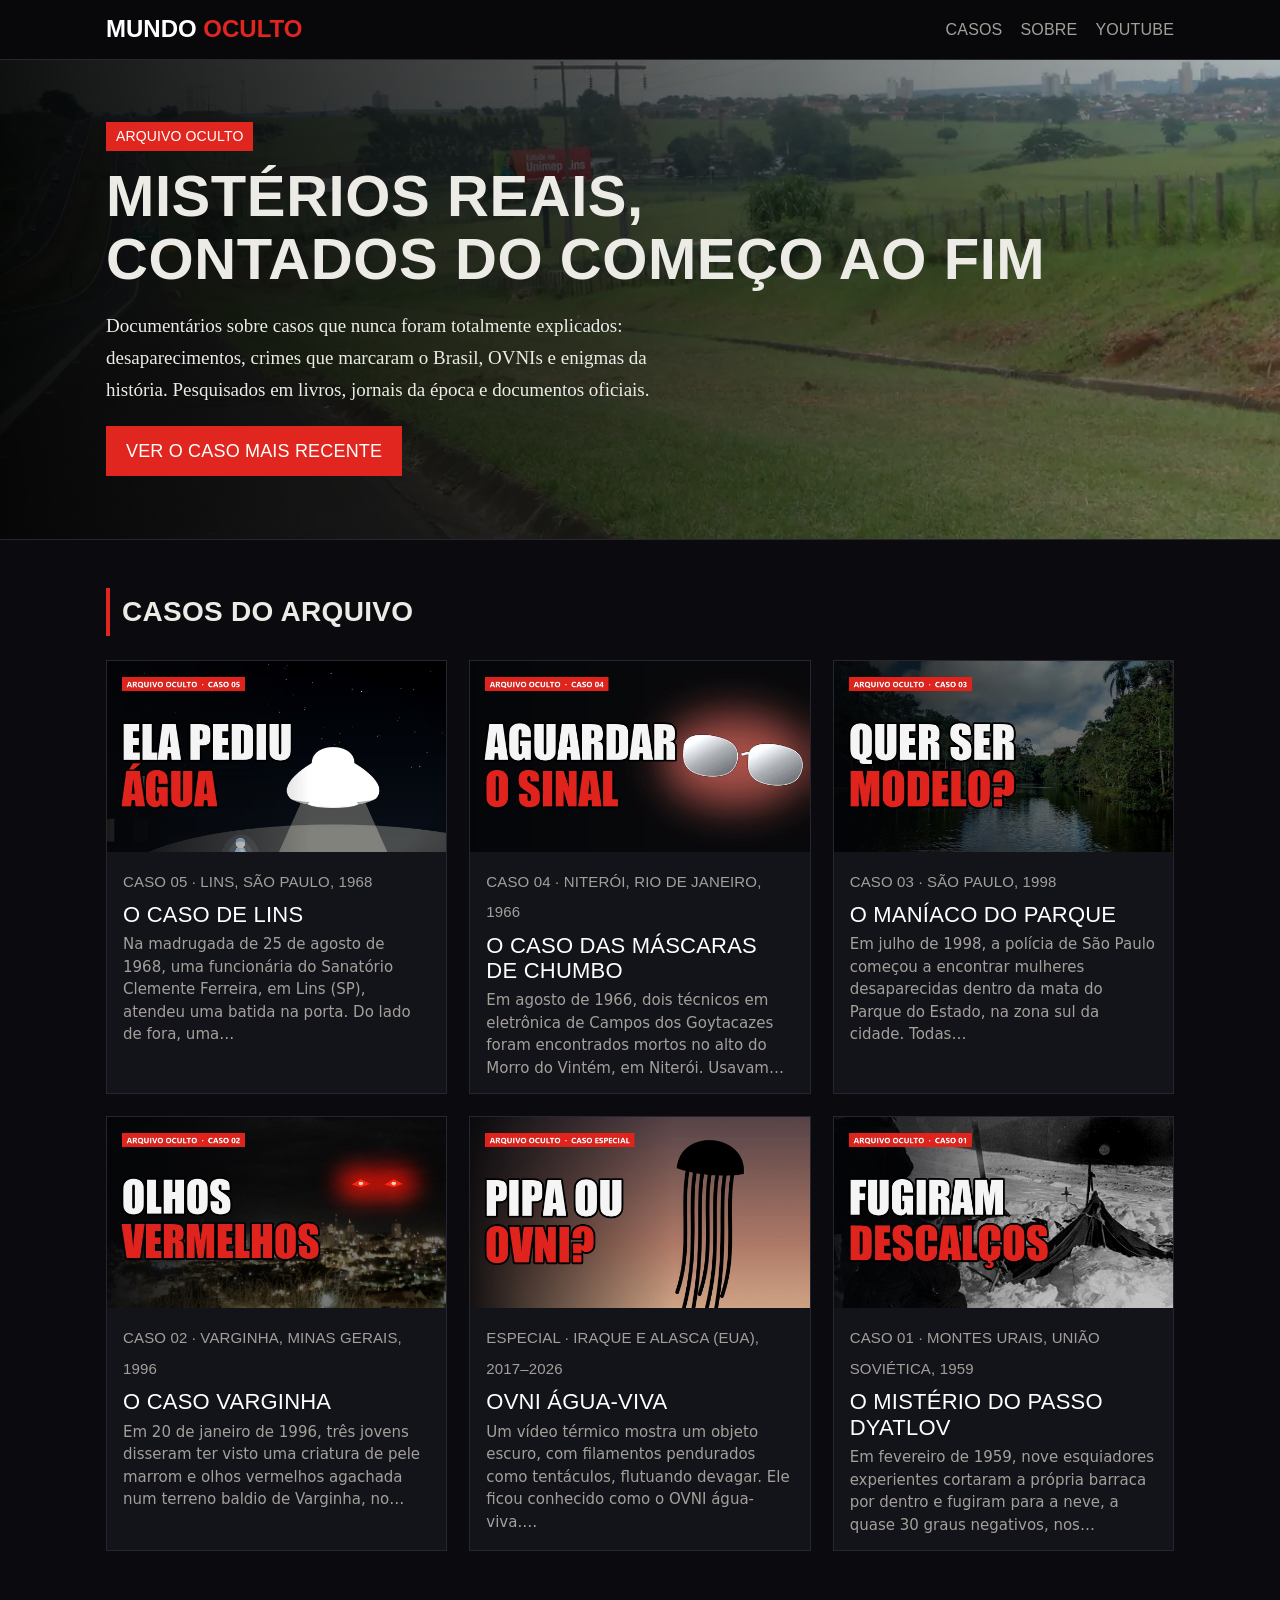
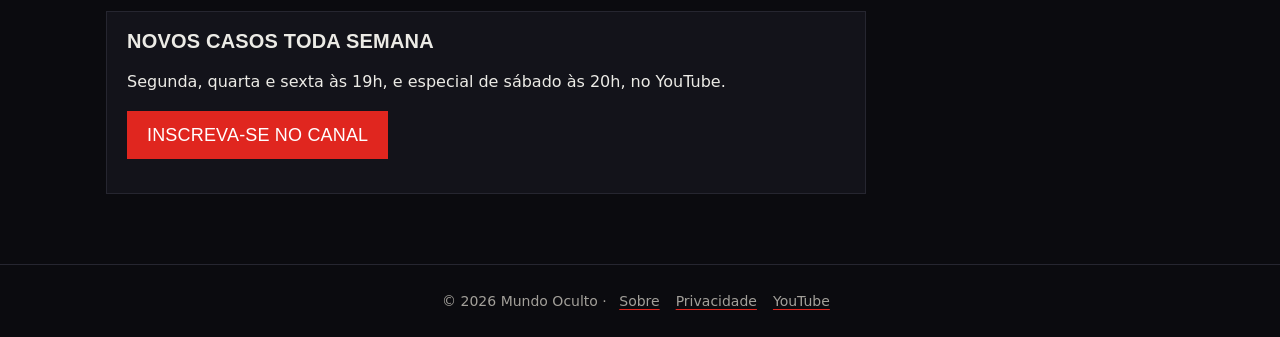
==== commit 1d0d2219: "Atualiza site (2026-11-23 19:20)" ====
--- a/index.html
+++ b/index.html
@@ -2,7 +2,7 @@
 <meta name="viewport" content="width=device-width,initial-scale=1">
 <title>Mundo Oculto: mistérios reais, contados do começo ao fim</title><meta name="description" content="Documentários sobre mistérios reais do Brasil e do mundo: casos sem solução, crimes que marcaram época, OVNIs e enigmas da história.">
 <link rel="canonical" href="https://mundooculto.github.io/"><meta property="og:type" content="article"><meta property="og:site_name" content="Mundo Oculto">
-<meta property="og:title" content="Mundo Oculto: mistérios reais, contados do começo ao fim"><meta property="og:description" content="Documentários sobre mistérios reais do Brasil e do mundo: casos sem solução, crimes que marcaram época, OVNIs e enigmas da história."><meta property="og:url" content="https://mundooculto.github.io/"><meta property="og:image" content="https://mundooculto.github.io/img/mascaras-de-chumbo/capa.jpg">
+<meta property="og:title" content="Mundo Oculto: mistérios reais, contados do começo ao fim"><meta property="og:description" content="Documentários sobre mistérios reais do Brasil e do mundo: casos sem solução, crimes que marcaram época, OVNIs e enigmas da história."><meta property="og:url" content="https://mundooculto.github.io/"><meta property="og:image" content="https://mundooculto.github.io/img/caso-de-lins/capa.jpg">
 <meta name="twitter:card" content="summary_large_image"><meta name="theme-color" content="#0b0b0f">
 <link rel="icon" href="/favicon.svg" type="image/svg+xml">
 <link rel="preconnect" href="https://fonts.googleapis.com"><link rel="preconnect" href="https://fonts.gstatic.com" crossorigin>
@@ -10,10 +10,10 @@
 <link rel="stylesheet" href="/estilo.css"></head><body>
 <header class="top"><div class="in"><a class="logo" href="/">Mundo <b>Oculto</b></a>
 <nav><a href="/#casos">Casos</a><a href="/sobre/">Sobre</a><a href="https://www.youtube.com/@mundoocultoecurioso?sub_confirmation=1" rel="noopener">YouTube</a></nav></div></header>
-<section class="hero" style="background-image:url(/img/mascaras-de-chumbo/vitimas-foto.webp)"><div class="larga">
+<section class="hero" style="background-image:url(/img/caso-de-lins/lins-1.webp)"><div class="larga">
 <span class="selo">Arquivo Oculto</span><h1>Mistérios reais,<br>contados do começo ao fim</h1>
 <p>Documentários sobre casos que nunca foram totalmente explicados: desaparecimentos, crimes que marcaram o Brasil, OVNIs e enigmas da história. Pesquisados em livros, jornais da época e documentos oficiais.</p>
-<p><a class="btn" href="/casos/mascaras-de-chumbo/">Ver o caso mais recente</a></p></div></section>
+<p><a class="btn" href="/casos/caso-de-lins/">Ver o caso mais recente</a></p></div></section>
 <main class="larga" id="casos"><h2>Casos do arquivo</h2><div class="grid"><a class="card" href="/casos/caso-de-lins/"><img src="/img/caso-de-lins/capa.jpg" alt="" loading="lazy" width="1280" height="720"><div class="tx"><span class="meta">Caso 05 · Lins, São Paulo, 1968</span><h3>O Caso de Lins</h3><p>Na madrugada de 25 de agosto de 1968, uma funcionária do Sanatório Clemente Ferreira, em Lins (SP), atendeu uma batida na porta. Do lado de fora, uma…</p></div></a><a class="card" href="/casos/mascaras-de-chumbo/"><img src="/img/mascaras-de-chumbo/capa.jpg" alt="" loading="lazy" width="1280" height="720"><div class="tx"><span class="meta">Caso 04 · Niterói, Rio de Janeiro, 1966</span><h3>O Caso das Máscaras de Chumbo</h3><p>Em agosto de 1966, dois técnicos em eletrônica de Campos dos Goytacazes foram encontrados mortos no alto do Morro do Vintém, em Niterói. Usavam…</p></div></a><a class="card" href="/casos/maniaco-do-parque/"><img src="/img/maniaco-do-parque/capa.jpg" alt="" loading="lazy" width="1280" height="720"><div class="tx"><span class="meta">Caso 03 · São Paulo, 1998</span><h3>O Maníaco do Parque</h3><p>Em julho de 1998, a polícia de São Paulo começou a encontrar mulheres desaparecidas dentro da mata do Parque do Estado, na zona sul da cidade. Todas…</p></div></a><a class="card" href="/casos/et-de-varginha/"><img src="/img/et-de-varginha/capa.jpg" alt="" loading="lazy" width="1280" height="720"><div class="tx"><span class="meta">Caso 02 · Varginha, Minas Gerais, 1996</span><h3>O Caso Varginha</h3><p>Em 20 de janeiro de 1996, três jovens disseram ter visto uma criatura de pele marrom e olhos vermelhos agachada num terreno baldio de Varginha, no…</p></div></a><a class="card" href="/casos/ovni-agua-viva/"><img src="/img/ovni-agua-viva/capa.jpg" alt="" loading="lazy" width="1280" height="720"><div class="tx"><span class="meta">Especial · Iraque e Alasca (EUA), 2017–2026</span><h3>OVNI água-viva</h3><p>Um vídeo térmico mostra um objeto escuro, com filamentos pendurados como tentáculos, flutuando devagar. Ele ficou conhecido como o OVNI água-viva.…</p></div></a><a class="card" href="/casos/passo-dyatlov/"><img src="/img/passo-dyatlov/capa.jpg" alt="" loading="lazy" width="1280" height="720"><div class="tx"><span class="meta">Caso 01 · Montes Urais, União Soviética, 1959</span><h3>O Mistério do Passo Dyatlov</h3><p>Em fevereiro de 1959, nove esquiadores experientes cortaram a própria barraca por dentro e fugiram para a neve, a quase 30 graus negativos, nos…</p></div></a></div>
 <div class="box" style="max-width:var(--max)"><h3>Novos casos toda semana</h3><p>Segunda, quarta e sexta às 19h, e especial de sábado às 20h, no YouTube.</p>
 <p><a class="btn" href="https://www.youtube.com/@mundoocultoecurioso?sub_confirmation=1" rel="noopener">Inscreva-se no canal</a></p></div></main>
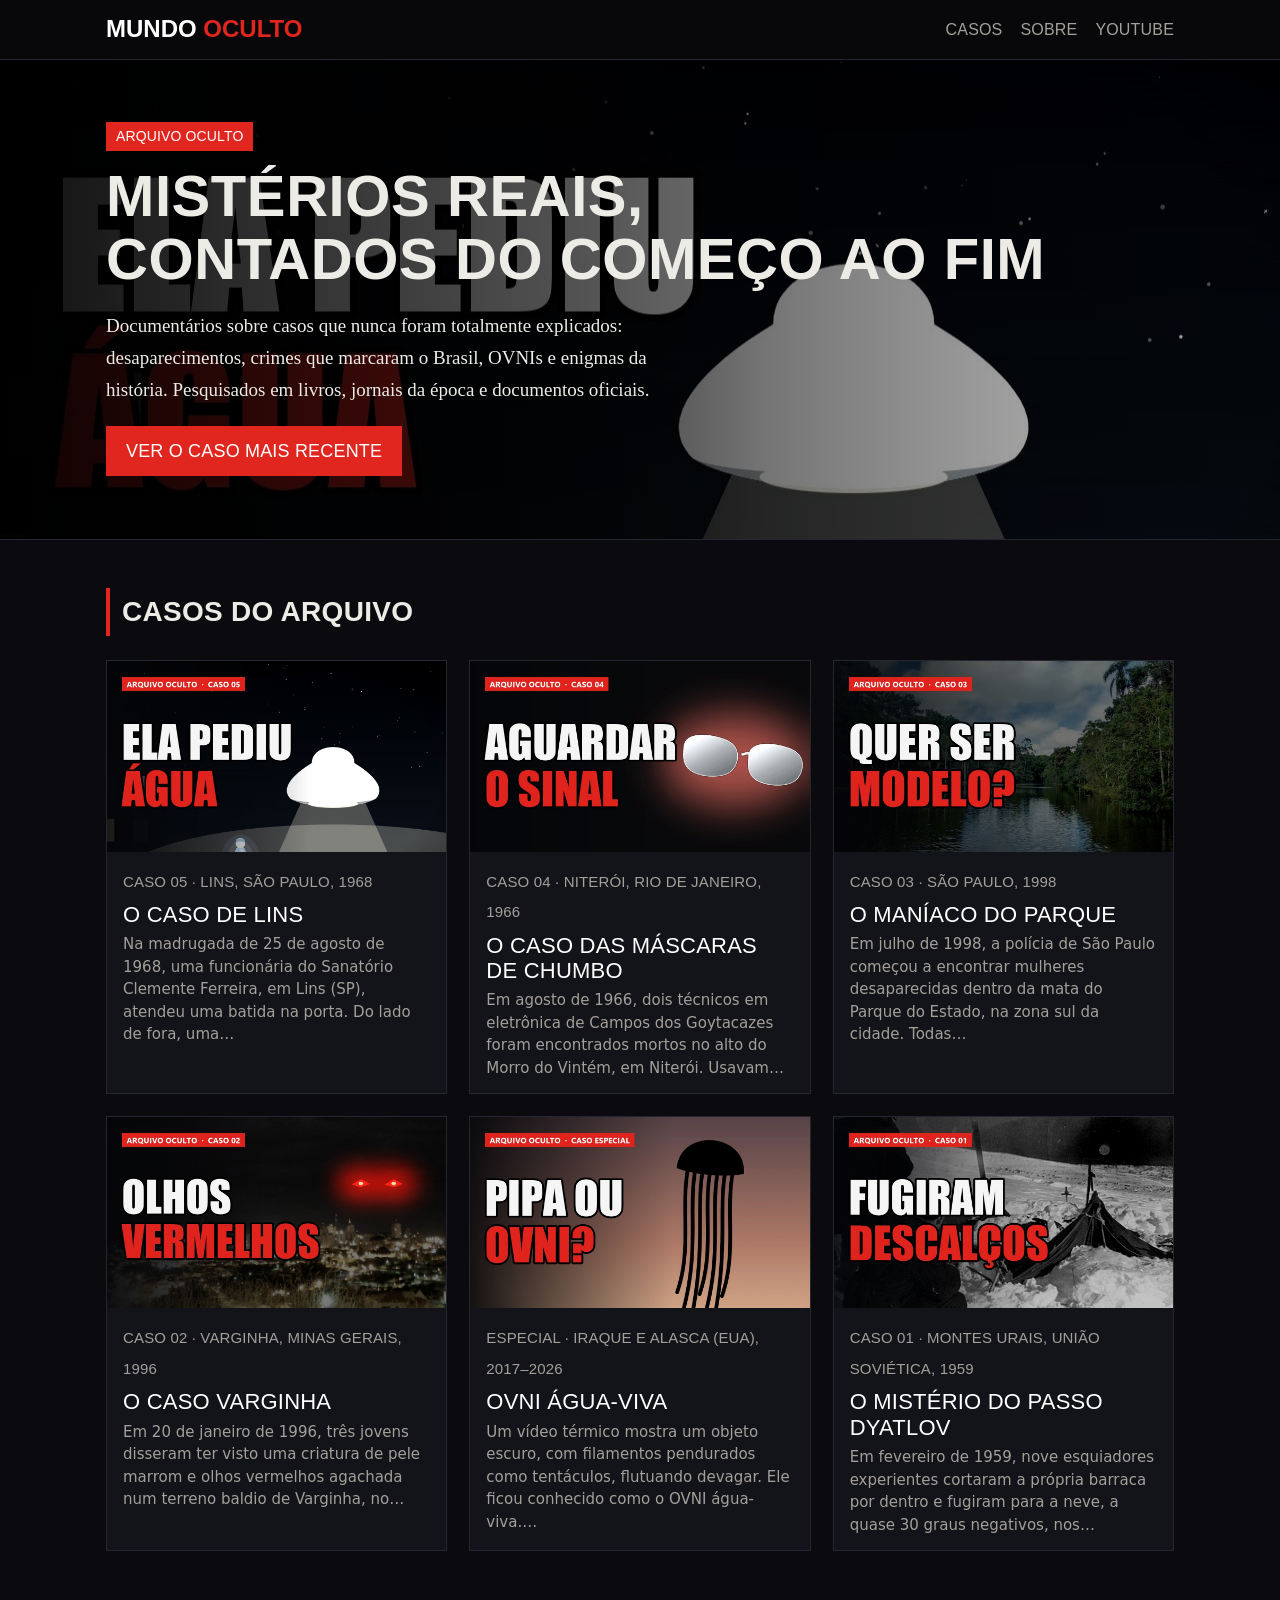
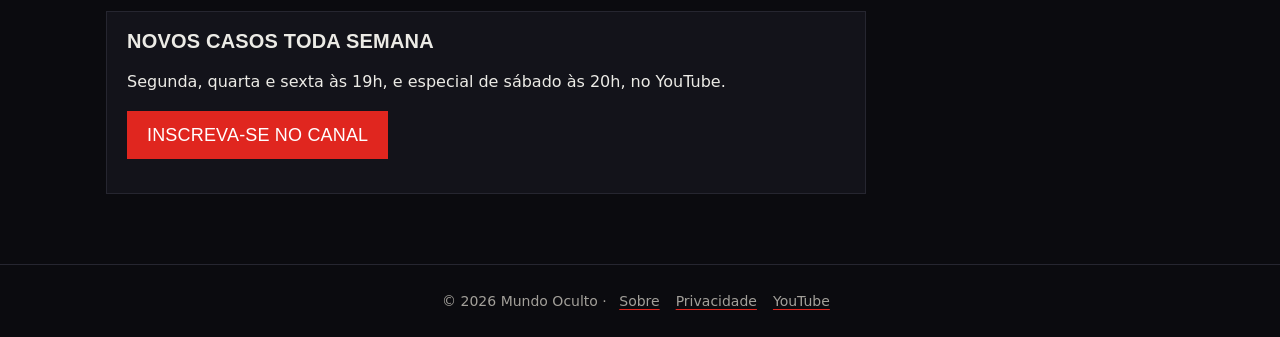
==== commit 38bd69fd: "Atualiza site (2026-11-23 20:08)" ====
--- a/index.html
+++ b/index.html
@@ -10,7 +10,7 @@
 <link rel="stylesheet" href="/estilo.css"></head><body>
 <header class="top"><div class="in"><a class="logo" href="/">Mundo <b>Oculto</b></a>
 <nav><a href="/#casos">Casos</a><a href="/sobre/">Sobre</a><a href="https://www.youtube.com/@mundoocultoecurioso?sub_confirmation=1" rel="noopener">YouTube</a></nav></div></header>
-<section class="hero" style="background-image:url(/img/caso-de-lins/lins-1.webp)"><div class="larga">
+<section class="hero" style="background-image:url(/img/caso-de-lins/capa.jpg)"><div class="larga">
 <span class="selo">Arquivo Oculto</span><h1>Mistérios reais,<br>contados do começo ao fim</h1>
 <p>Documentários sobre casos que nunca foram totalmente explicados: desaparecimentos, crimes que marcaram o Brasil, OVNIs e enigmas da história. Pesquisados em livros, jornais da época e documentos oficiais.</p>
 <p><a class="btn" href="/casos/caso-de-lins/">Ver o caso mais recente</a></p></div></section>
